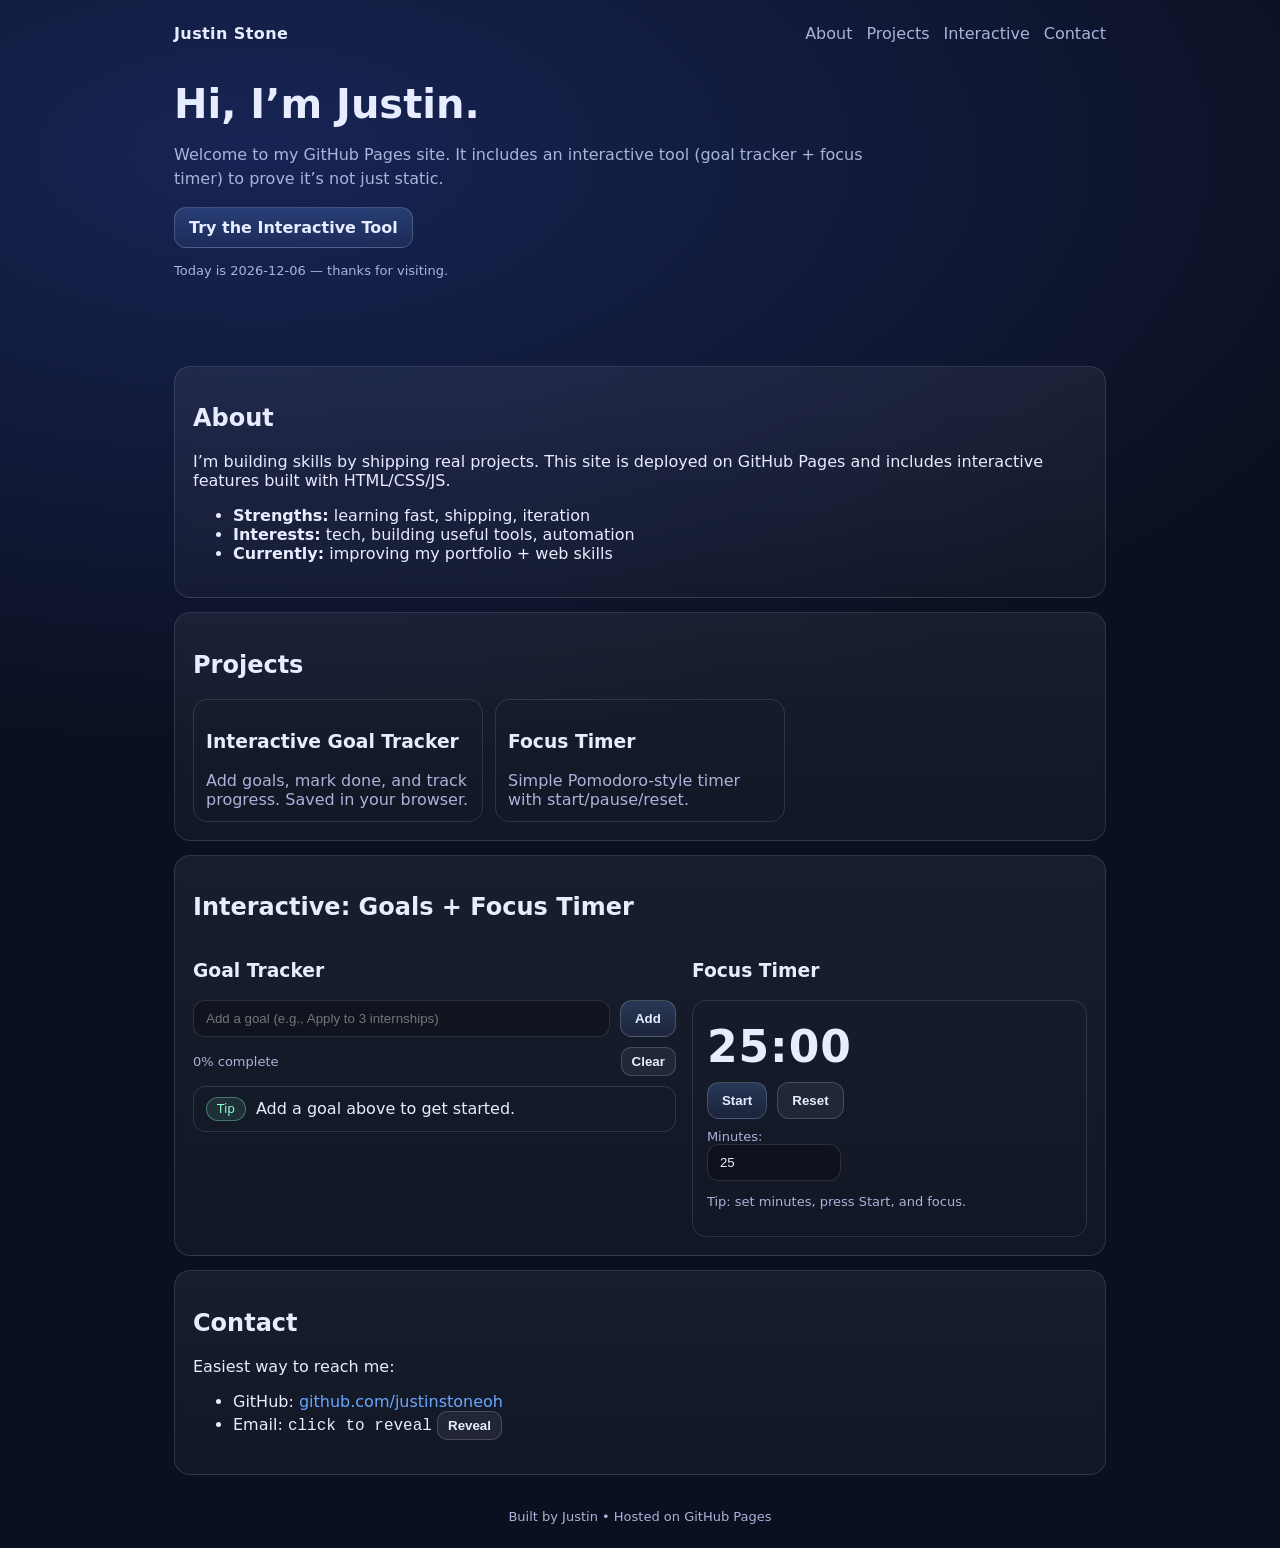
==== index.html @ 006bdd89 "Remove resume file and all references from site Agent-Logs-Url: https://github.com/justinstoneoh/jus" ====
<!doctype html>
<html lang="en">
<head>
  <meta charset="UTF-8" />
  <meta name="viewport" content="width=device-width, initial-scale=1" />
  <title>Justin Stone | Personal Site</title>
  <link rel="stylesheet" href="style.css" />
</head>

<body>
  <header class="container">
    <nav class="nav">
      <div class="brand">Justin Stone</div>
      <div class="links">
        <a href="#about">About</a>
        <a href="#projects">Projects</a>
        <a href="#tools">Interactive</a>
        <a href="#contact">Contact</a>
      </div>
    </nav>

    <section class="hero">
      <h1>Hi, I’m Justin.</h1>
      <p>
        Welcome to my GitHub Pages site. It includes an interactive tool (goal tracker + focus timer)
        to prove it’s not just static.
      </p>

      <div class="hero-actions">
        <a class="button" href="#tools">Try the Interactive Tool</a>
      </div>

      <p class="micro" id="todayLine"></p>
    </section>
  </header>

  <main class="container">
    <section id="about" class="card">
      <h2>About</h2>
      <p>
        I’m building skills by shipping real projects. This site is deployed on GitHub Pages and includes
        interactive features built with HTML/CSS/JS.
      </p>
      <ul class="bullets">
        <li><strong>Strengths:</strong> learning fast, shipping, iteration</li>
        <li><strong>Interests:</strong> tech, building useful tools, automation</li>
        <li><strong>Currently:</strong> improving my portfolio + web skills</li>
      </ul>
    </section>

    <section id="projects" class="card">
      <h2>Projects</h2>
      <div class="grid">
        <article class="project">
          <h3>Interactive Goal Tracker</h3>
          <p>Add goals, mark done, and track progress. Saved in your browser.</p>
        </article>
        <article class="project">
          <h3>Focus Timer</h3>
          <p>Simple Pomodoro-style timer with start/pause/reset.</p>
        </article>
      </div>
    </section>

    <section id="tools" class="card">
      <h2>Interactive: Goals + Focus Timer</h2>

      <div class="two-col">
        <div>
          <h3>Goal Tracker</h3>
          <form id="goalForm" class="row">
            <input id="goalInput" type="text" placeholder="Add a goal (e.g., Apply to 3 internships)" maxlength="80" required />
            <button class="button" type="submit">Add</button>
          </form>

          <div class="row between">
            <div class="micro" id="progressText">0% complete</div>
            <button class="button secondary small" id="clearGoalsBtn" type="button">Clear</button>
          </div>

          <ul id="goalList" class="list"></ul>
        </div>

        <div>
          <h3>Focus Timer</h3>
          <div class="timer">
            <div class="time" id="timeDisplay">25:00</div>
            <div class="row">
              <button class="button" id="startPauseBtn" type="button">Start</button>
              <button class="button secondary" id="resetBtn" type="button">Reset</button>
            </div>
            <div class="row">
              <label class="micro">
                Minutes:
                <input id="minutesInput" type="number" min="1" max="180" value="25" />
              </label>
            </div>
            <p class="micro" id="timerHint">Tip: set minutes, press Start, and focus.</p>
          </div>
        </div>
      </div>
    </section>

    <section id="contact" class="card">
      <h2>Contact</h2>
      <p>
        Easiest way to reach me:
      </p>
      <ul class="bullets">
        <li>GitHub: <a href="https://github.com/justinstoneoh" target="_blank" rel="noreferrer">github.com/justinstoneoh</a></li>
        <li>Email: <span class="mono" id="emailText">click to reveal</span> <button class="button secondary small" id="revealEmailBtn" type="button">Reveal</button></li>
      </ul>
    </section>

    <footer class="footer">
      <span class="micro">Built by Justin • Hosted on GitHub Pages</span>
    </footer>
  </main>

  <script src="script.js"></script>
</body>
</html>
---- style.css ----
:root{
  --bg:#0b1020;
  --card:#111a33;
  --text:#e8ecff;
  --muted:#aab3da;
  --accent:#6aa6ff;
  --accent2:#8bffcf;
  --border:rgba(255,255,255,.12);
}

*{box-sizing:border-box}
html,body{margin:0;padding:0;font-family:system-ui,-apple-system,Segoe UI,Roboto,Arial,sans-serif;background:radial-gradient(1200px 600px at 20% 10%, #172454, var(--bg));color:var(--text)}
a{color:var(--accent);text-decoration:none}
a:hover{text-decoration:underline}

.container{max-width:980px;margin:0 auto;padding:24px}

.nav{display:flex;justify-content:space-between;align-items:center;gap:16px}
.brand{font-weight:800;letter-spacing:.4px}
.links{display:flex;gap:14px;flex-wrap:wrap}
.links a{color:var(--muted)}

.hero{padding:24px 0 10px}
.hero h1{font-size:40px;margin:14px 0 8px}
.hero p{color:var(--muted);max-width:70ch;line-height:1.5}
.hero-actions{display:flex;gap:12px;flex-wrap:wrap;margin:16px 0 6px}

.card{
  background:linear-gradient(180deg, rgba(255,255,255,.06), rgba(255,255,255,.03));
  border:1px solid var(--border);
  border-radius:16px;
  padding:18px;
  margin:14px 0;
  backdrop-filter: blur(6px);
}

.grid{display:grid;grid-template-columns:repeat(3,1fr);gap:12px}
.project{border:1px solid var(--border);border-radius:14px;padding:12px}
.project p{color:var(--muted);margin:8px 0 0}

.two-col{display:grid;grid-template-columns:1.1fr .9fr;gap:16px}

.row{display:flex;gap:10px;align-items:center;margin:10px 0}
.between{justify-content:space-between}

input{
  width:100%;
  padding:10px 12px;
  border-radius:12px;
  border:1px solid var(--border);
  background:rgba(0,0,0,.25);
  color:var(--text);
}

.button{
  display:inline-flex;align-items:center;justify-content:center;
  padding:10px 14px;border-radius:12px;border:1px solid rgba(255,255,255,.18);
  background:linear-gradient(180deg, rgba(106,166,255,.22), rgba(106,166,255,.08));
  color:var(--text);cursor:pointer;font-weight:650
}
.button:hover{border-color:rgba(255,255,255,.28)}
.button.secondary{background:rgba(255,255,255,.06);color:var(--text)}
.button.small{padding:6px 10px;border-radius:10px;font-weight:600}

.micro{font-size:13px;color:var(--muted)}
.mono{font-family:ui-monospace,SFMono-Regular,Menlo,Monaco,Consolas,monospace}

.list{list-style:none;padding:0;margin:10px 0 0}
.list li{
  display:flex;align-items:center;gap:10px;
  border:1px solid var(--border);
  border-radius:12px;
  padding:10px 12px;
  margin:8px 0;
}
.list li.done{opacity:.75}
.pill{
  padding:4px 10px;border-radius:999px;
  border:1px solid rgba(139,255,207,.35);
  background:rgba(139,255,207,.10);
  color:var(--accent2);
  font-size:12px;
}

.timer{border:1px solid var(--border);border-radius:14px;padding:14px}
.time{font-size:44px;font-weight:850;letter-spacing:1px;margin:6px 0 10px}

.footer{display:flex;justify-content:center;padding:20px 0 0}

@media (max-width: 860px){
  .grid{grid-template-columns:1fr}
  .two-col{grid-template-columns:1fr}
  .hero h1{font-size:34px}
}
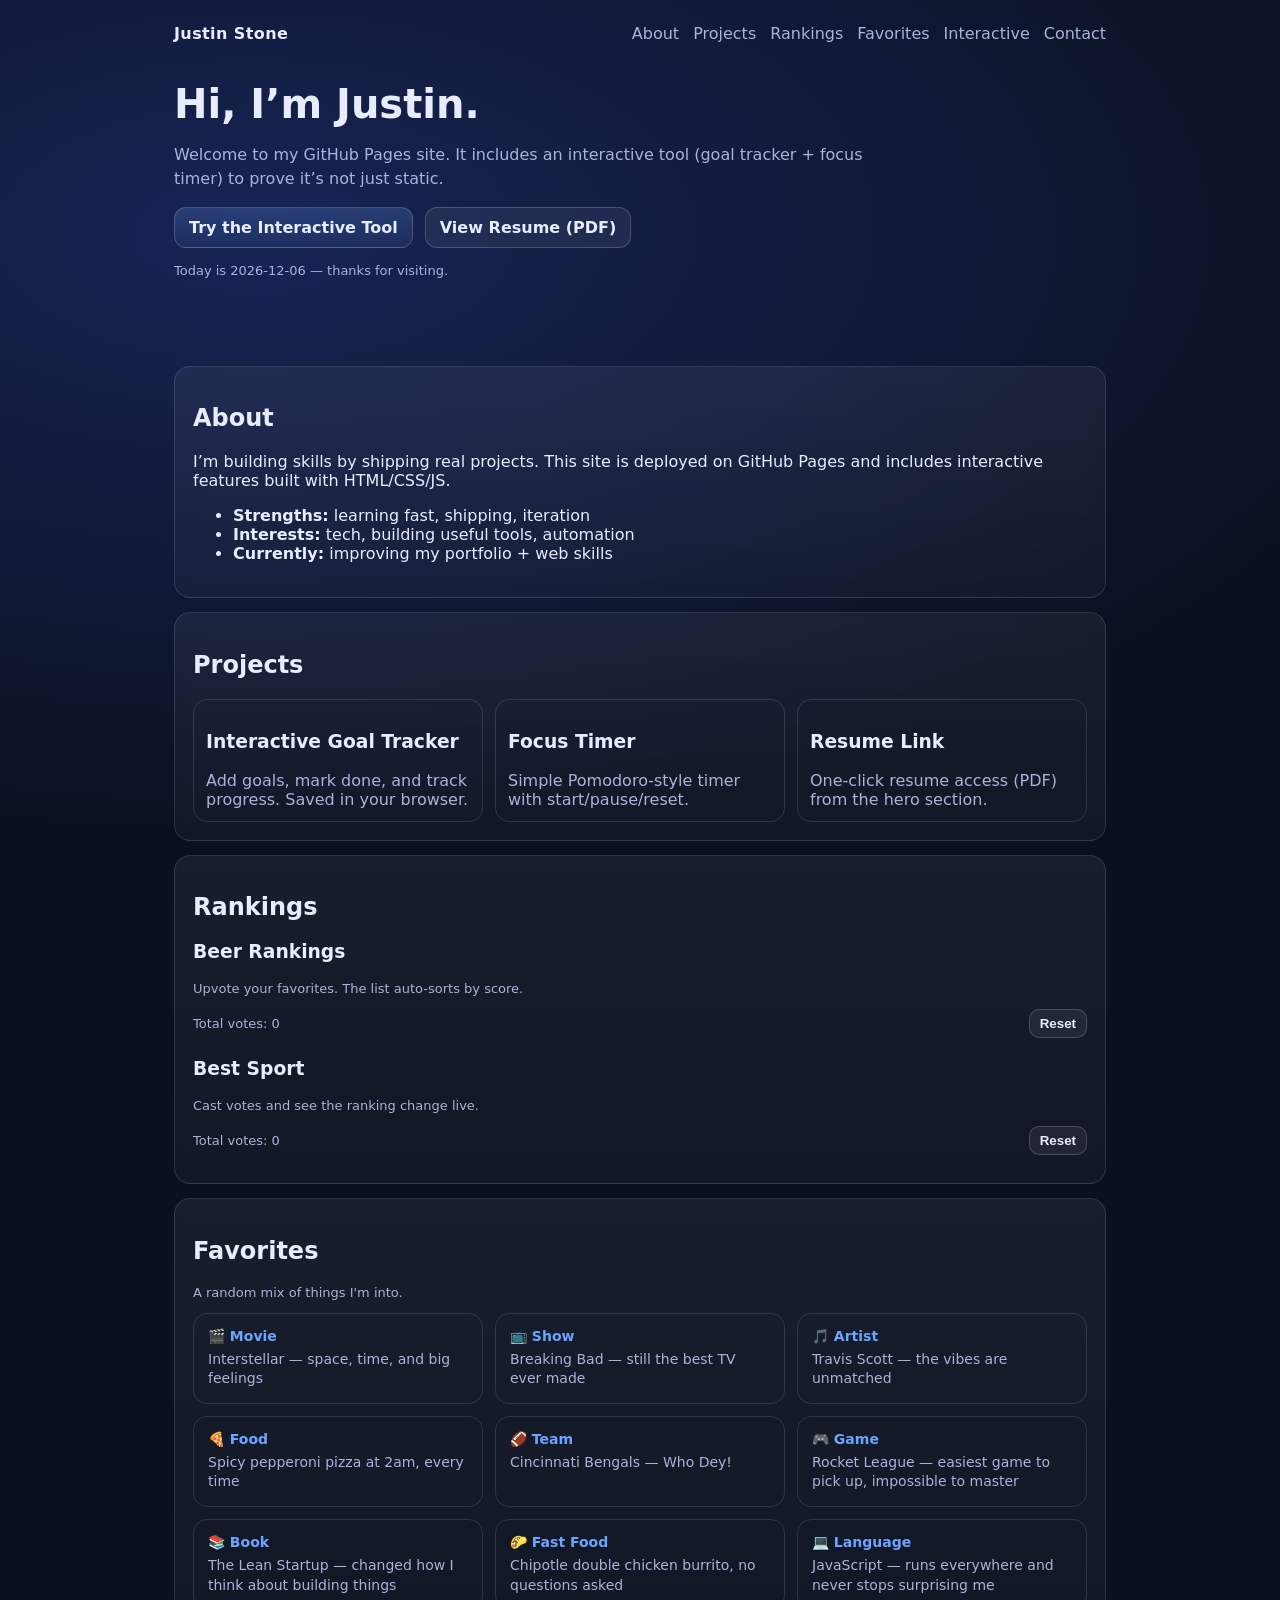
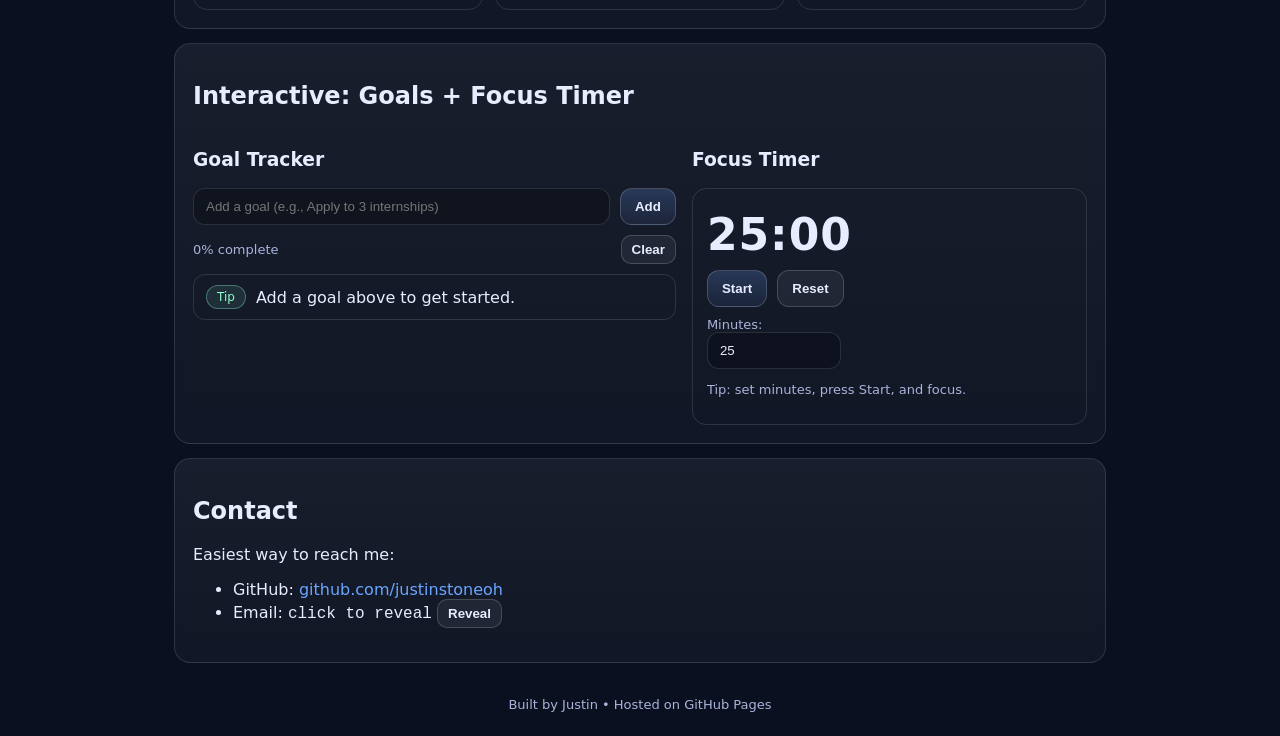
==== commit b4bede09: "Add Rankings and Favorites sections to main page Agent-Logs-Url: https://github.com/justinstoneoh/ju" ====
--- a/index.html
+++ b/index.html
@@ -14,6 +14,8 @@
       <div class="links">
         <a href="#about">About</a>
         <a href="#projects">Projects</a>
+        <a href="#rankings">Rankings</a>
+        <a href="#favorites">Favorites</a>
         <a href="#tools">Interactive</a>
         <a href="#contact">Contact</a>
       </div>
@@ -28,6 +30,9 @@
 
       <div class="hero-actions">
         <a class="button" href="#tools">Try the Interactive Tool</a>
+        <a class="button secondary" href="./Justin%20Stone%20Resume%202026%20(Current).pdf" target="_blank" rel="noreferrer">
+          View Resume (PDF)
+        </a>
       </div>
 
       <p class="micro" id="todayLine"></p>
@@ -59,6 +64,73 @@
           <h3>Focus Timer</h3>
           <p>Simple Pomodoro-style timer with start/pause/reset.</p>
         </article>
+        <article class="project">
+          <h3>Resume Link</h3>
+          <p>One-click resume access (PDF) from the hero section.</p>
+        </article>
+      </div>
+    </section>
+
+    <section id="rankings" class="card">
+      <h2>Rankings</h2>
+
+      <h3>Beer Rankings</h3>
+      <p class="micro">Upvote your favorites. The list auto-sorts by score.</p>
+      <div class="row between">
+        <div class="micro" id="beerTotalText">Total votes: 0</div>
+        <button class="button secondary small" id="beerResetBtn" type="button">Reset</button>
+      </div>
+      <div id="beerList" class="vote-list"></div>
+
+      <h3 style="margin-top:20px">Best Sport</h3>
+      <p class="micro">Cast votes and see the ranking change live.</p>
+      <div class="row between">
+        <div class="micro" id="sportTotalText">Total votes: 0</div>
+        <button class="button secondary small" id="sportResetBtn" type="button">Reset</button>
+      </div>
+      <div id="sportList" class="vote-list"></div>
+    </section>
+
+    <section id="favorites" class="card">
+      <h2>Favorites</h2>
+      <p class="micro">A random mix of things I'm into.</p>
+      <div class="fav-grid">
+        <div class="fav-card">
+          <h4>🎬 Movie</h4>
+          <p>Interstellar — space, time, and big feelings</p>
+        </div>
+        <div class="fav-card">
+          <h4>📺 Show</h4>
+          <p>Breaking Bad — still the best TV ever made</p>
+        </div>
+        <div class="fav-card">
+          <h4>🎵 Artist</h4>
+          <p>Travis Scott — the vibes are unmatched</p>
+        </div>
+        <div class="fav-card">
+          <h4>🍕 Food</h4>
+          <p>Spicy pepperoni pizza at 2am, every time</p>
+        </div>
+        <div class="fav-card">
+          <h4>🏈 Team</h4>
+          <p>Cincinnati Bengals — Who Dey!</p>
+        </div>
+        <div class="fav-card">
+          <h4>🎮 Game</h4>
+          <p>Rocket League — easiest game to pick up, impossible to master</p>
+        </div>
+        <div class="fav-card">
+          <h4>📚 Book</h4>
+          <p>The Lean Startup — changed how I think about building things</p>
+        </div>
+        <div class="fav-card">
+          <h4>🌮 Fast Food</h4>
+          <p>Chipotle double chicken burrito, no questions asked</p>
+        </div>
+        <div class="fav-card">
+          <h4>💻 Language</h4>
+          <p>JavaScript — runs everywhere and never stops surprising me</p>
+        </div>
       </div>
     </section>
 
@@ -118,5 +190,6 @@
   </main>
 
   <script src="script.js"></script>
+  <script src="rankings.js"></script>
 </body>
 </html>
--- a/style.css
+++ b/style.css
@@ -87,6 +87,18 @@
 
 .footer{display:flex;justify-content:center;padding:20px 0 0}
 
+.vote-list{margin:10px 0 0}
+.vote-item{border:1px solid var(--border);border-radius:12px;padding:12px;margin:8px 0}
+.vote-top{display:flex;justify-content:space-between;align-items:center;gap:10px;margin-bottom:8px}
+.vote-title{font-weight:600;margin-bottom:2px}
+.vote-bar{height:8px;border-radius:999px;background:rgba(255,255,255,.08);overflow:hidden}
+.vote-bar>div{height:100%;border-radius:999px;background:linear-gradient(90deg,var(--accent),var(--accent2));transition:width .4s ease}
+
+.fav-grid{display:grid;grid-template-columns:repeat(auto-fill,minmax(220px,1fr));gap:12px;margin-top:10px}
+.fav-card{border:1px solid var(--border);border-radius:14px;padding:14px}
+.fav-card h4{margin:0 0 6px;font-size:14px;color:var(--accent)}
+.fav-card p{margin:0;color:var(--muted);font-size:14px;line-height:1.4}
+
 @media (max-width: 860px){
   .grid{grid-template-columns:1fr}
   .two-col{grid-template-columns:1fr}
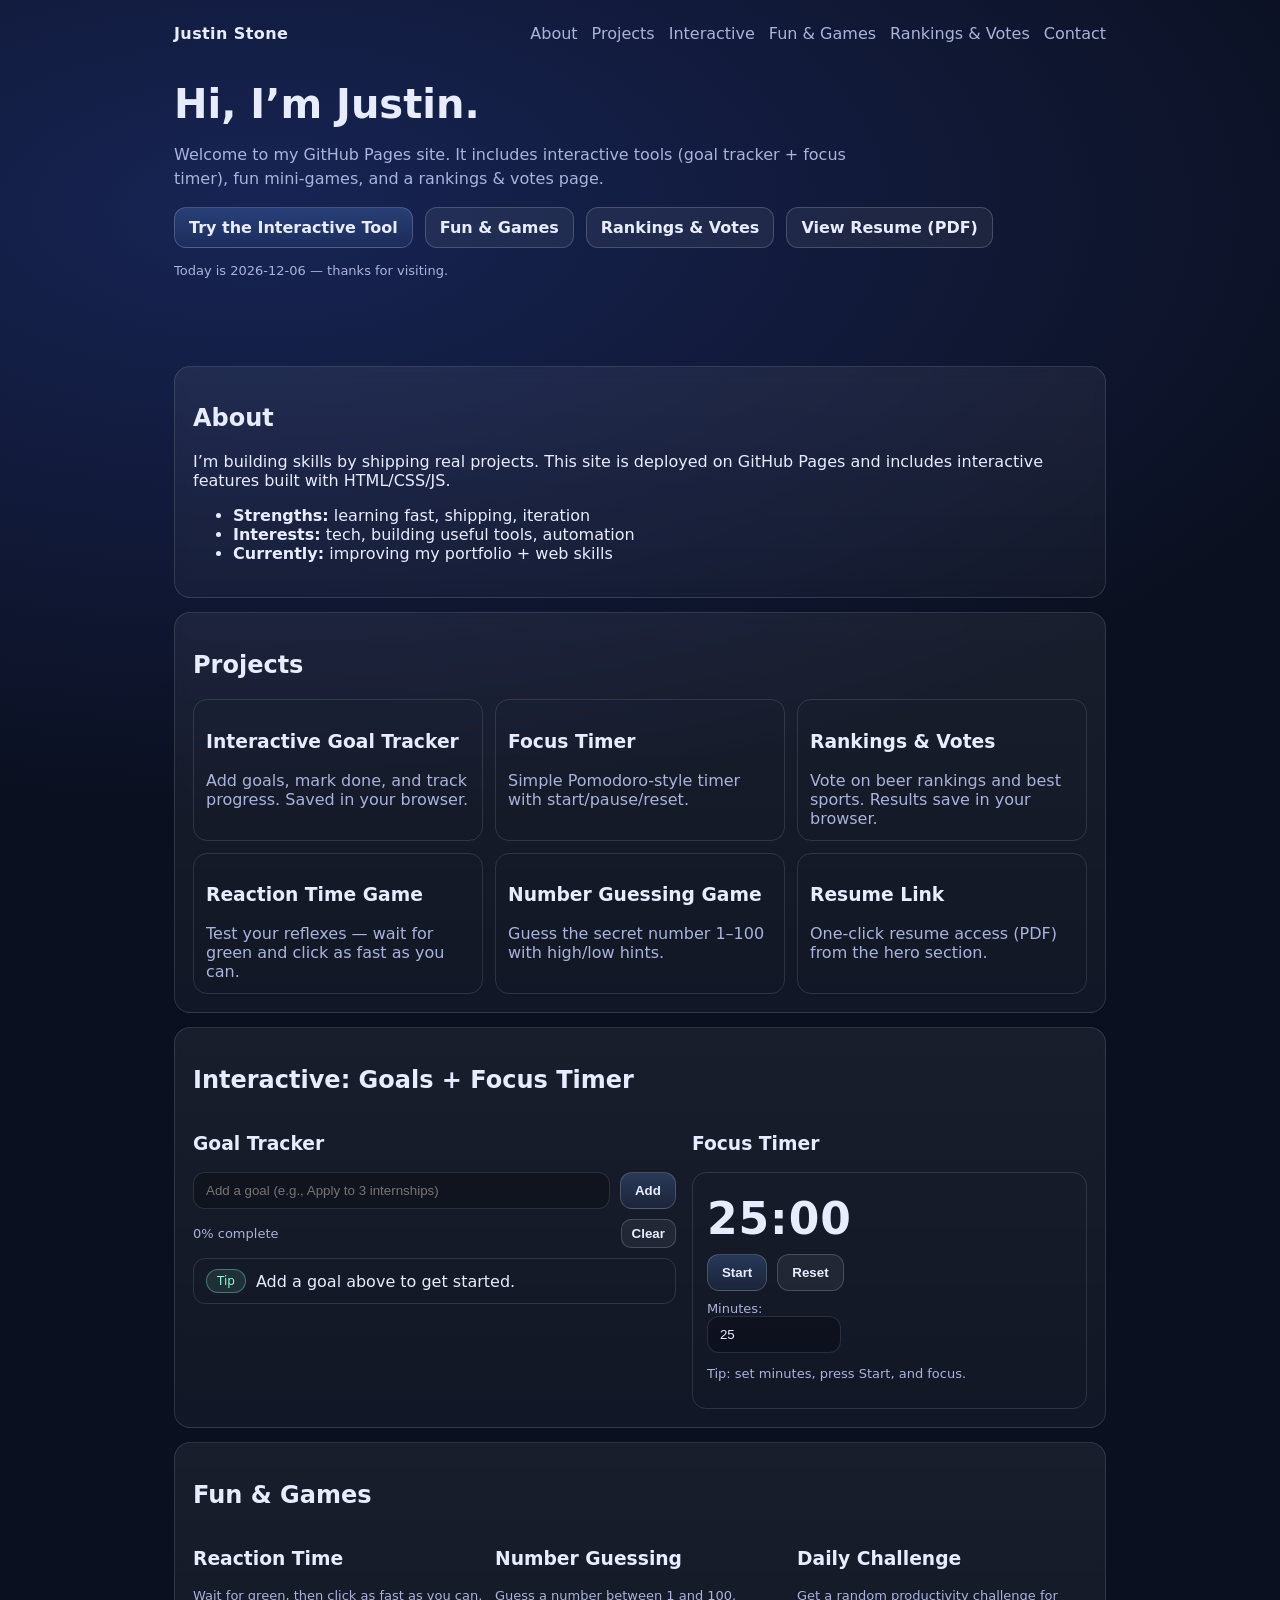
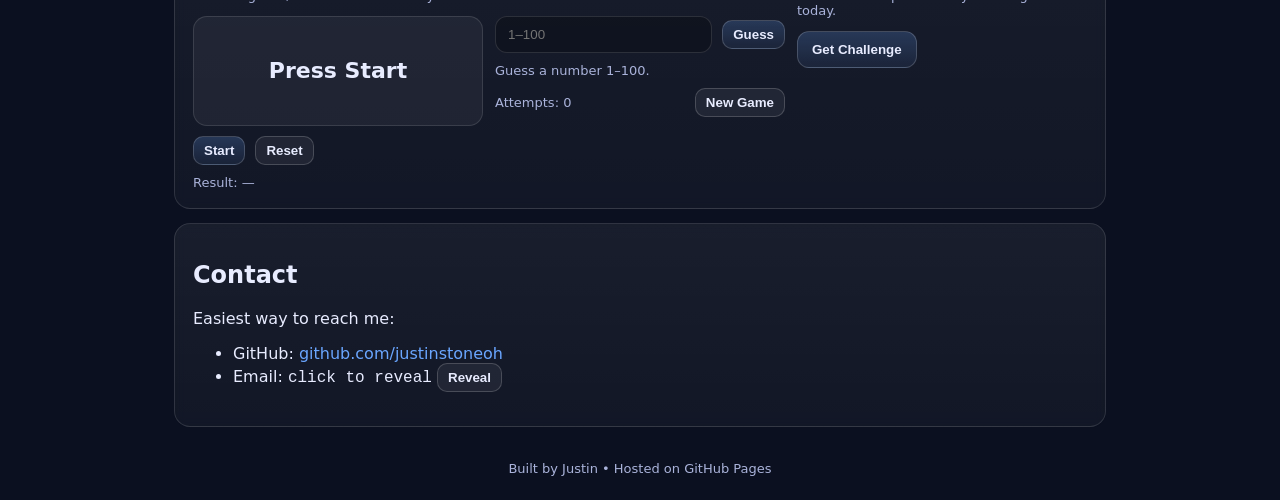
==== commit 5dc1147e: "feat: incorporate all unused content into the website Agent-Logs-Url: https://github.com/justinstone" ====
--- a/index.html
+++ b/index.html
@@ -14,9 +14,9 @@
       <div class="links">
         <a href="#about">About</a>
         <a href="#projects">Projects</a>
-        <a href="#rankings">Rankings</a>
-        <a href="#favorites">Favorites</a>
         <a href="#tools">Interactive</a>
+        <a href="#fun">Fun & Games</a>
+        <a href="./rankings.html">Rankings & Votes</a>
         <a href="#contact">Contact</a>
       </div>
     </nav>
@@ -24,12 +24,14 @@
     <section class="hero">
       <h1>Hi, I’m Justin.</h1>
       <p>
-        Welcome to my GitHub Pages site. It includes an interactive tool (goal tracker + focus timer)
-        to prove it’s not just static.
+        Welcome to my GitHub Pages site. It includes interactive tools (goal tracker + focus timer),
+        fun mini-games, and a rankings &amp; votes page.
       </p>
 
       <div class="hero-actions">
         <a class="button" href="#tools">Try the Interactive Tool</a>
+        <a class="button secondary" href="#fun">Fun &amp; Games</a>
+        <a class="button secondary" href="./rankings.html">Rankings &amp; Votes</a>
         <a class="button secondary" href="./Justin%20Stone%20Resume%202026%20(Current).pdf" target="_blank" rel="noreferrer">
           View Resume (PDF)
         </a>
@@ -65,72 +67,21 @@
           <p>Simple Pomodoro-style timer with start/pause/reset.</p>
         </article>
         <article class="project">
+          <h3>Rankings &amp; Votes</h3>
+          <p>Vote on beer rankings and best sports. Results save in your browser.</p>
+        </article>
+        <article class="project">
+          <h3>Reaction Time Game</h3>
+          <p>Test your reflexes — wait for green and click as fast as you can.</p>
+        </article>
+        <article class="project">
+          <h3>Number Guessing Game</h3>
+          <p>Guess the secret number 1–100 with high/low hints.</p>
+        </article>
+        <article class="project">
           <h3>Resume Link</h3>
           <p>One-click resume access (PDF) from the hero section.</p>
         </article>
-      </div>
-    </section>
-
-    <section id="rankings" class="card">
-      <h2>Rankings</h2>
-
-      <h3>Beer Rankings</h3>
-      <p class="micro">Upvote your favorites. The list auto-sorts by score.</p>
-      <div class="row between">
-        <div class="micro" id="beerTotalText">Total votes: 0</div>
-        <button class="button secondary small" id="beerResetBtn" type="button">Reset</button>
-      </div>
-      <div id="beerList" class="vote-list"></div>
-
-      <h3 style="margin-top:20px">Best Sport</h3>
-      <p class="micro">Cast votes and see the ranking change live.</p>
-      <div class="row between">
-        <div class="micro" id="sportTotalText">Total votes: 0</div>
-        <button class="button secondary small" id="sportResetBtn" type="button">Reset</button>
-      </div>
-      <div id="sportList" class="vote-list"></div>
-    </section>
-
-    <section id="favorites" class="card">
-      <h2>Favorites</h2>
-      <p class="micro">A random mix of things I'm into.</p>
-      <div class="fav-grid">
-        <div class="fav-card">
-          <h4>🎬 Movie</h4>
-          <p>Interstellar — space, time, and big feelings</p>
-        </div>
-        <div class="fav-card">
-          <h4>📺 Show</h4>
-          <p>Breaking Bad — still the best TV ever made</p>
-        </div>
-        <div class="fav-card">
-          <h4>🎵 Artist</h4>
-          <p>Travis Scott — the vibes are unmatched</p>
-        </div>
-        <div class="fav-card">
-          <h4>🍕 Food</h4>
-          <p>Spicy pepperoni pizza at 2am, every time</p>
-        </div>
-        <div class="fav-card">
-          <h4>🏈 Team</h4>
-          <p>Cincinnati Bengals — Who Dey!</p>
-        </div>
-        <div class="fav-card">
-          <h4>🎮 Game</h4>
-          <p>Rocket League — easiest game to pick up, impossible to master</p>
-        </div>
-        <div class="fav-card">
-          <h4>📚 Book</h4>
-          <p>The Lean Startup — changed how I think about building things</p>
-        </div>
-        <div class="fav-card">
-          <h4>🌮 Fast Food</h4>
-          <p>Chipotle double chicken burrito, no questions asked</p>
-        </div>
-        <div class="fav-card">
-          <h4>💻 Language</h4>
-          <p>JavaScript — runs everywhere and never stops surprising me</p>
-        </div>
       </div>
     </section>
 
@@ -173,6 +124,47 @@
       </div>
     </section>
 
+    <section id="fun" class="card">
+      <h2>Fun &amp; Games</h2>
+
+      <div class="three-col">
+        <!-- Reaction Time Game -->
+        <div>
+          <h3>Reaction Time</h3>
+          <p class="micro">Wait for green, then click as fast as you can.</p>
+          <div id="reactionBox" class="reaction-box">Press Start</div>
+          <div class="row">
+            <button class="button small" id="reactionStartBtn" type="button">Start</button>
+            <button class="button secondary small" id="reactionResetBtn" type="button">Reset</button>
+          </div>
+          <div class="micro" id="reactionResult">Result: —</div>
+        </div>
+
+        <!-- Number Guessing Game -->
+        <div>
+          <h3>Number Guessing</h3>
+          <p class="micro">Guess a number between 1 and 100.</p>
+          <form id="guessForm" class="row">
+            <input id="guessInput" type="number" min="1" max="100" placeholder="1–100" required />
+            <button class="button small" type="submit">Guess</button>
+          </form>
+          <div class="micro" id="guessFeedback">Guess a number 1–100.</div>
+          <div class="row between">
+            <div class="micro" id="guessStats">Attempts: 0</div>
+            <button class="button secondary small" id="newGameBtn" type="button">New Game</button>
+          </div>
+        </div>
+
+        <!-- Daily Challenge Generator -->
+        <div>
+          <h3>Daily Challenge</h3>
+          <p class="micro">Get a random productivity challenge for today.</p>
+          <button class="button" id="challengeBtn" type="button">Get Challenge</button>
+          <p class="micro" id="challengeText" style="margin-top:10px;line-height:1.5;"></p>
+        </div>
+      </div>
+    </section>
+
     <section id="contact" class="card">
       <h2>Contact</h2>
       <p>
@@ -190,6 +182,5 @@
   </main>
 
   <script src="script.js"></script>
-  <script src="rankings.js"></script>
 </body>
 </html>
--- a/style.css
+++ b/style.css
@@ -87,20 +87,73 @@
 
 .footer{display:flex;justify-content:center;padding:20px 0 0}
 
-.vote-list{margin:10px 0 0}
-.vote-item{border:1px solid var(--border);border-radius:12px;padding:12px;margin:8px 0}
-.vote-top{display:flex;justify-content:space-between;align-items:center;gap:10px;margin-bottom:8px}
-.vote-title{font-weight:600;margin-bottom:2px}
-.vote-bar{height:8px;border-radius:999px;background:rgba(255,255,255,.08);overflow:hidden}
-.vote-bar>div{height:100%;border-radius:999px;background:linear-gradient(90deg,var(--accent),var(--accent2));transition:width .4s ease}
+.hero-img{
+  width: 100%;
+  height: 220px;
+  object-fit: cover;
+  border-radius: 16px;
+  border: 1px solid var(--border);
+  margin-bottom: 14px;
+  filter: saturate(1.05) contrast(1.05);
+}
 
-.fav-grid{display:grid;grid-template-columns:repeat(auto-fill,minmax(220px,1fr));gap:12px;margin-top:10px}
-.fav-card{border:1px solid var(--border);border-radius:14px;padding:14px}
-.fav-card h4{margin:0 0 6px;font-size:14px;color:var(--accent)}
-.fav-card p{margin:0;color:var(--muted);font-size:14px;line-height:1.4}
+.vote-list{
+  display:flex;
+  flex-direction:column;
+  gap:10px;
+  margin-top:10px;
+}
+
+.vote-item{
+  border:1px solid var(--border);
+  border-radius:14px;
+  padding:12px;
+  background: rgba(0,0,0,.18);
+}
+
+.vote-top{
+  display:flex;
+  align-items:center;
+  justify-content:space-between;
+  gap:10px;
+  flex-wrap:wrap;
+}
+
+.vote-title{
+  font-weight:800;
+}
+
+.vote-bar{
+  height:10px;
+  border-radius:999px;
+  border:1px solid rgba(255,255,255,.14);
+  background: rgba(255,255,255,.06);
+  overflow:hidden;
+  margin-top:10px;
+}
+
+.vote-bar > div{
+  height:100%;
+  width:0%;
+  background: linear-gradient(90deg, rgba(106,166,255,.75), rgba(139,255,207,.65));
+}
+
+.reaction-box{
+  display:flex;align-items:center;justify-content:center;
+  height:110px;border-radius:14px;border:1px solid var(--border);
+  background:rgba(255,255,255,.05);
+  font-size:22px;font-weight:700;cursor:pointer;
+  user-select:none;transition:background .15s;
+}
+.reaction-box.wait{background:rgba(255,200,50,.15);color:#ffc832}
+.reaction-box.go{background:rgba(50,220,110,.2);color:#32dc6e}
+.reaction-box.too-soon{background:rgba(255,80,80,.18);color:#ff6060}
+
+.three-col{display:grid;grid-template-columns:1fr 1fr 1fr;gap:12px}
 
 @media (max-width: 860px){
   .grid{grid-template-columns:1fr}
   .two-col{grid-template-columns:1fr}
+  .three-col{grid-template-columns:1fr}
   .hero h1{font-size:34px}
 }
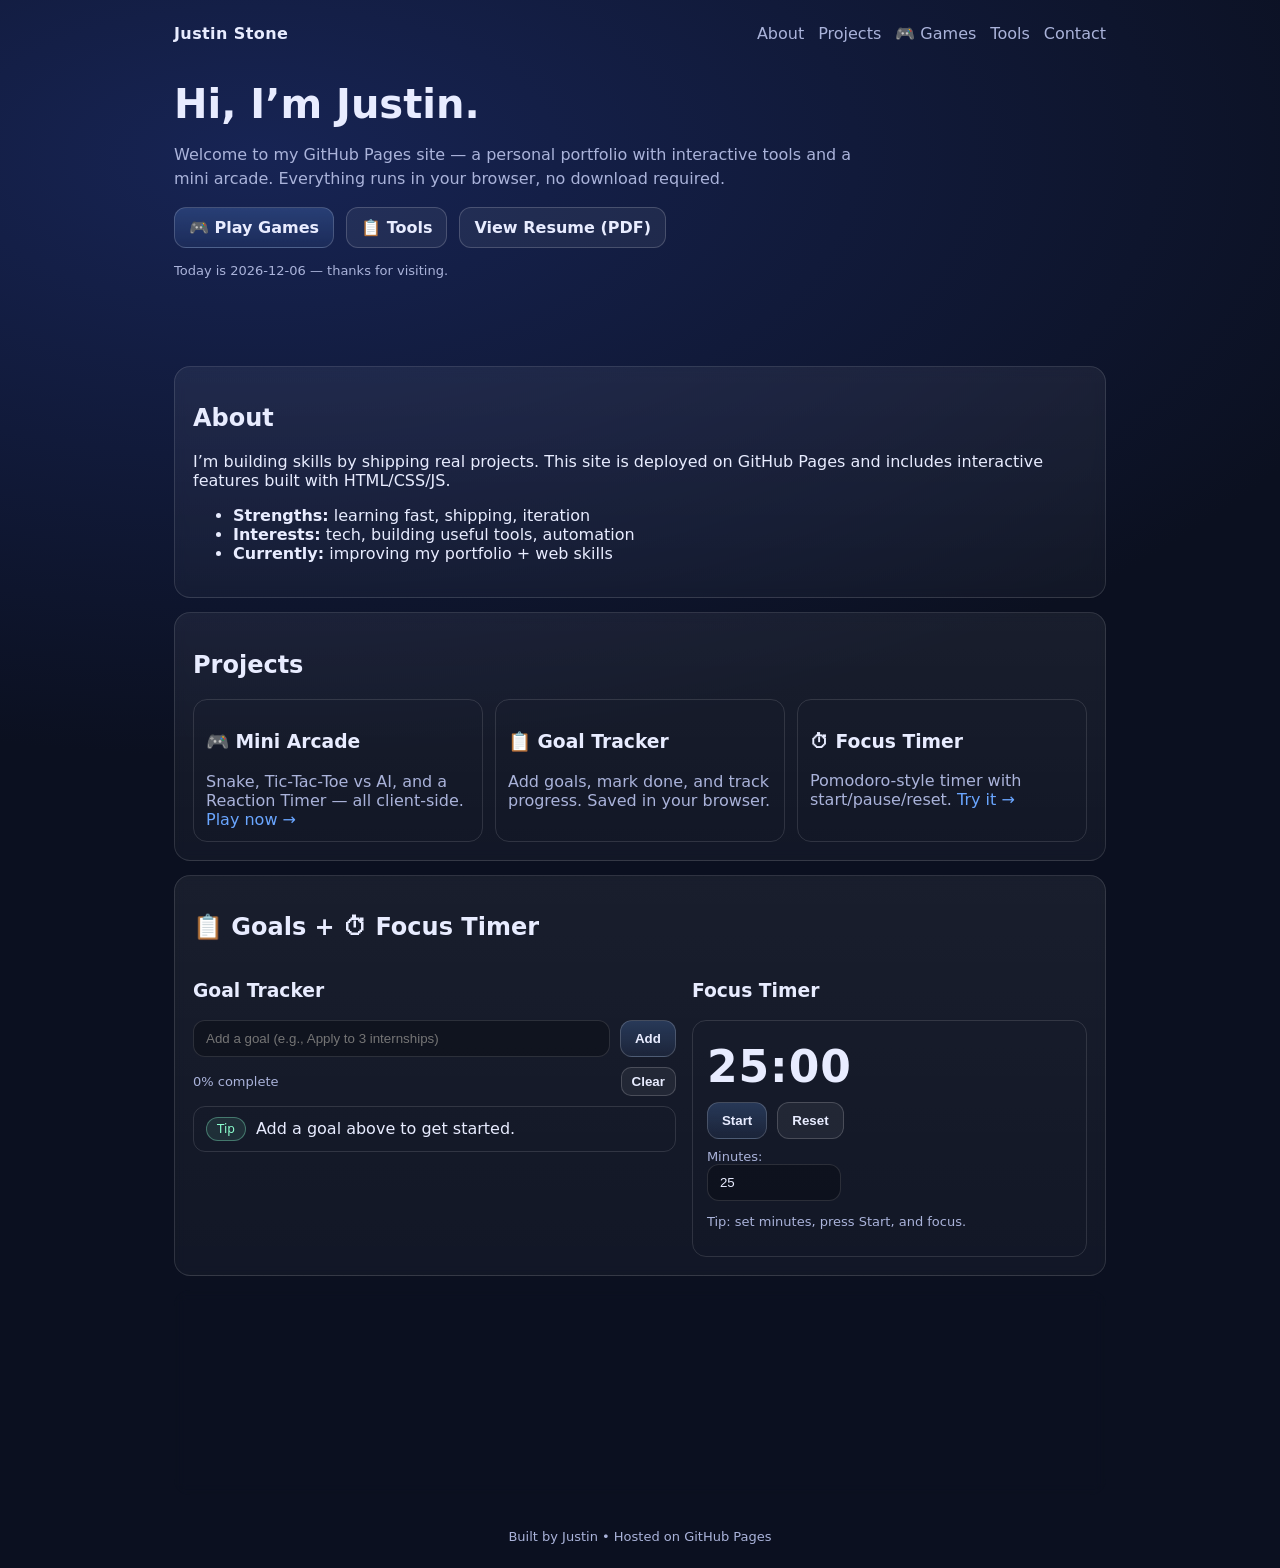
==== commit bd43f278: "Add mini arcade (Snake, Tic-Tac-Toe, Reaction Timer), update homepage nav/hero/projects, update READ" ====
--- a/index.html
+++ b/index.html
@@ -14,9 +14,8 @@
       <div class="links">
         <a href="#about">About</a>
         <a href="#projects">Projects</a>
-        <a href="#tools">Interactive</a>
-        <a href="#fun">Fun & Games</a>
-        <a href="./rankings.html">Rankings & Votes</a>
+        <a href="./games.html">🎮 Games</a>
+        <a href="#tools">Tools</a>
         <a href="#contact">Contact</a>
       </div>
     </nav>
@@ -24,14 +23,13 @@
     <section class="hero">
       <h1>Hi, I’m Justin.</h1>
       <p>
-        Welcome to my GitHub Pages site. It includes interactive tools (goal tracker + focus timer),
-        fun mini-games, and a rankings &amp; votes page.
+        Welcome to my GitHub Pages site — a personal portfolio with interactive tools and a mini arcade.
+        Everything runs in your browser, no download required.
       </p>
 
       <div class="hero-actions">
-        <a class="button" href="#tools">Try the Interactive Tool</a>
-        <a class="button secondary" href="#fun">Fun &amp; Games</a>
-        <a class="button secondary" href="./rankings.html">Rankings &amp; Votes</a>
+        <a class="button" href="./games.html">🎮 Play Games</a>
+        <a class="button secondary" href="#tools">📋 Tools</a>
         <a class="button secondary" href="./Justin%20Stone%20Resume%202026%20(Current).pdf" target="_blank" rel="noreferrer">
           View Resume (PDF)
         </a>
@@ -59,34 +57,22 @@
       <h2>Projects</h2>
       <div class="grid">
         <article class="project">
-          <h3>Interactive Goal Tracker</h3>
+          <h3>🎮 Mini Arcade</h3>
+          <p>Snake, Tic-Tac-Toe vs AI, and a Reaction Timer — all client-side. <a href="./games.html">Play now →</a></p>
+        </article>
+        <article class="project">
+          <h3>📋 Goal Tracker</h3>
           <p>Add goals, mark done, and track progress. Saved in your browser.</p>
         </article>
         <article class="project">
-          <h3>Focus Timer</h3>
-          <p>Simple Pomodoro-style timer with start/pause/reset.</p>
-        </article>
-        <article class="project">
-          <h3>Rankings &amp; Votes</h3>
-          <p>Vote on beer rankings and best sports. Results save in your browser.</p>
-        </article>
-        <article class="project">
-          <h3>Reaction Time Game</h3>
-          <p>Test your reflexes — wait for green and click as fast as you can.</p>
-        </article>
-        <article class="project">
-          <h3>Number Guessing Game</h3>
-          <p>Guess the secret number 1–100 with high/low hints.</p>
-        </article>
-        <article class="project">
-          <h3>Resume Link</h3>
-          <p>One-click resume access (PDF) from the hero section.</p>
+          <h3>⏱ Focus Timer</h3>
+          <p>Pomodoro-style timer with start/pause/reset. <a href="#tools">Try it →</a></p>
         </article>
       </div>
     </section>
 
     <section id="tools" class="card">
-      <h2>Interactive: Goals + Focus Timer</h2>
+      <h2>📋 Goals + ⏱ Focus Timer</h2>
 
       <div class="two-col">
         <div>
@@ -124,47 +110,6 @@
       </div>
     </section>
 
-    <section id="fun" class="card">
-      <h2>Fun &amp; Games</h2>
-
-      <div class="three-col">
-        <!-- Reaction Time Game -->
-        <div>
-          <h3>Reaction Time</h3>
-          <p class="micro">Wait for green, then click as fast as you can.</p>
-          <div id="reactionBox" class="reaction-box">Press Start</div>
-          <div class="row">
-            <button class="button small" id="reactionStartBtn" type="button">Start</button>
-            <button class="button secondary small" id="reactionResetBtn" type="button">Reset</button>
-          </div>
-          <div class="micro" id="reactionResult">Result: —</div>
-        </div>
-
-        <!-- Number Guessing Game -->
-        <div>
-          <h3>Number Guessing</h3>
-          <p class="micro">Guess a number between 1 and 100.</p>
-          <form id="guessForm" class="row">
-            <input id="guessInput" type="number" min="1" max="100" placeholder="1–100" required />
-            <button class="button small" type="submit">Guess</button>
-          </form>
-          <div class="micro" id="guessFeedback">Guess a number 1–100.</div>
-          <div class="row between">
-            <div class="micro" id="guessStats">Attempts: 0</div>
-            <button class="button secondary small" id="newGameBtn" type="button">New Game</button>
-          </div>
-        </div>
-
-        <!-- Daily Challenge Generator -->
-        <div>
-          <h3>Daily Challenge</h3>
-          <p class="micro">Get a random productivity challenge for today.</p>
-          <button class="button" id="challengeBtn" type="button">Get Challenge</button>
-          <p class="micro" id="challengeText" style="margin-top:10px;line-height:1.5;"></p>
-        </div>
-      </div>
-    </section>
-
     <section id="contact" class="card">
       <h2>Contact</h2>
       <p>
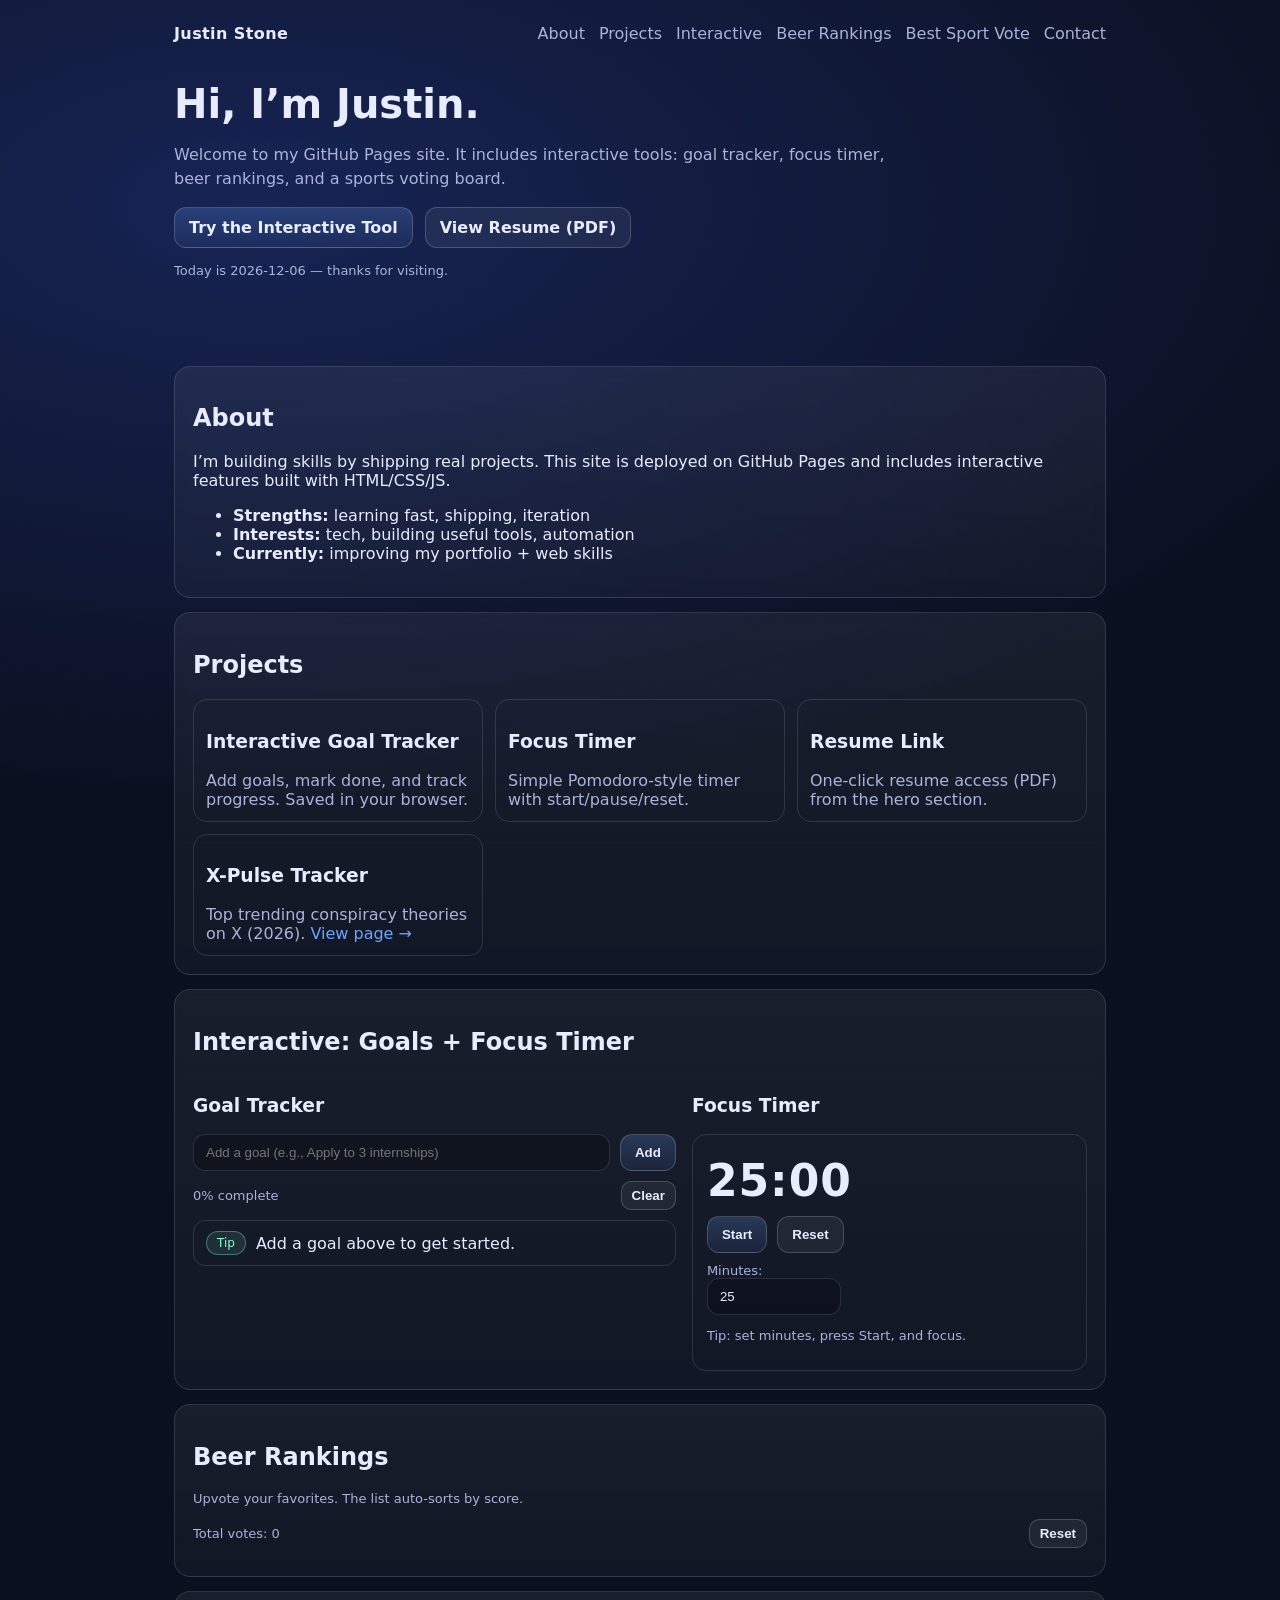
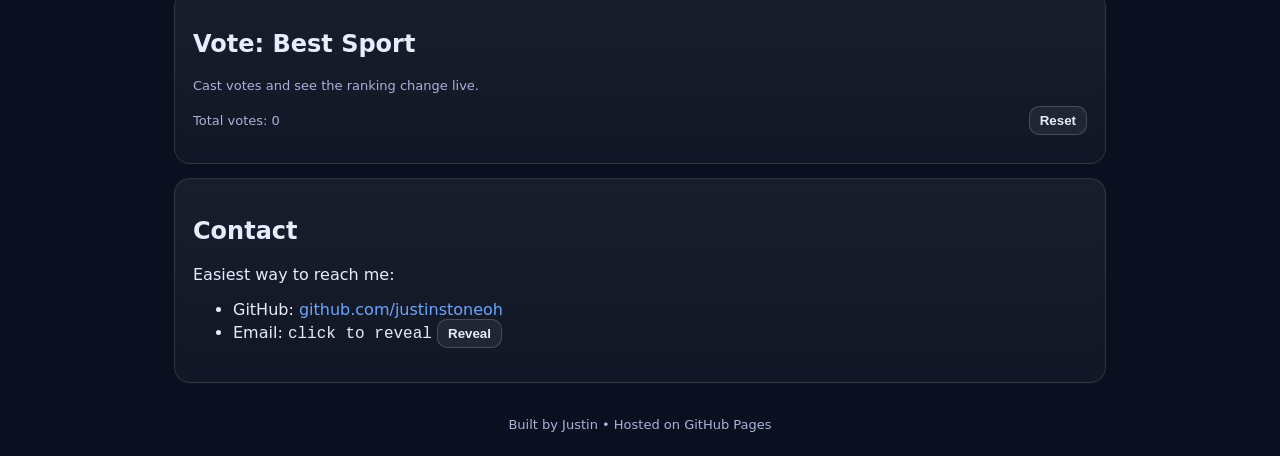
==== commit 5bf013df: "Combine duplicate files: merge rankings into index.html, consolidate CSS, move drafts, fix resume li" ====
--- a/index.html
+++ b/index.html
@@ -4,6 +4,7 @@
   <meta charset="UTF-8" />
   <meta name="viewport" content="width=device-width, initial-scale=1" />
   <title>Justin Stone | Personal Site</title>
+  <meta name="description" content="Justin Stone's personal site — goal tracker, focus timer, beer rankings, and sports voting." />
   <link rel="stylesheet" href="style.css" />
 </head>
 
@@ -14,8 +15,9 @@
       <div class="links">
         <a href="#about">About</a>
         <a href="#projects">Projects</a>
-        <a href="./games.html">🎮 Games</a>
-        <a href="#tools">Tools</a>
+        <a href="#tools">Interactive</a>
+        <a href="#beer">Beer Rankings</a>
+        <a href="#sports">Best Sport Vote</a>
         <a href="#contact">Contact</a>
       </div>
     </nav>
@@ -23,13 +25,12 @@
     <section class="hero">
       <h1>Hi, I’m Justin.</h1>
       <p>
-        Welcome to my GitHub Pages site — a personal portfolio with interactive tools and a mini arcade.
-        Everything runs in your browser, no download required.
+        Welcome to my GitHub Pages site. It includes interactive tools: goal tracker, focus timer,
+        beer rankings, and a sports voting board.
       </p>
 
       <div class="hero-actions">
-        <a class="button" href="./games.html">🎮 Play Games</a>
-        <a class="button secondary" href="#tools">📋 Tools</a>
+        <a class="button" href="#tools">Try the Interactive Tool</a>
         <a class="button secondary" href="./Justin%20Stone%20Resume%202026%20(Current).pdf" target="_blank" rel="noreferrer">
           View Resume (PDF)
         </a>
@@ -57,22 +58,26 @@
       <h2>Projects</h2>
       <div class="grid">
         <article class="project">
-          <h3>🎮 Mini Arcade</h3>
-          <p>Snake, Tic-Tac-Toe vs AI, and a Reaction Timer — all client-side. <a href="./games.html">Play now →</a></p>
-        </article>
-        <article class="project">
-          <h3>📋 Goal Tracker</h3>
+          <h3>Interactive Goal Tracker</h3>
           <p>Add goals, mark done, and track progress. Saved in your browser.</p>
         </article>
         <article class="project">
-          <h3>⏱ Focus Timer</h3>
-          <p>Pomodoro-style timer with start/pause/reset. <a href="#tools">Try it →</a></p>
+          <h3>Focus Timer</h3>
+          <p>Simple Pomodoro-style timer with start/pause/reset.</p>
+        </article>
+        <article class="project">
+          <h3>Resume Link</h3>
+          <p>One-click resume access (PDF) from the hero section.</p>
+        </article>
+        <article class="project">
+          <h3>X-Pulse Tracker</h3>
+          <p>Top trending conspiracy theories on X (2026). <a href="./drafts/index-67.html">View page →</a></p>
         </article>
       </div>
     </section>
 
     <section id="tools" class="card">
-      <h2>📋 Goals + ⏱ Focus Timer</h2>
+      <h2>Interactive: Goals + Focus Timer</h2>
 
       <div class="two-col">
         <div>
@@ -110,6 +115,30 @@
       </div>
     </section>
 
+    <section id="beer" class="card">
+      <h2>Beer Rankings</h2>
+      <p class="micro">Upvote your favorites. The list auto-sorts by score.</p>
+
+      <div class="row between">
+        <div class="micro" id="beerTotalText">Total votes: 0</div>
+        <button class="button secondary small" id="beerResetBtn" type="button">Reset</button>
+      </div>
+
+      <div id="beerList" class="vote-list"></div>
+    </section>
+
+    <section id="sports" class="card">
+      <h2>Vote: Best Sport</h2>
+      <p class="micro">Cast votes and see the ranking change live.</p>
+
+      <div class="row between">
+        <div class="micro" id="sportTotalText">Total votes: 0</div>
+        <button class="button secondary small" id="sportResetBtn" type="button">Reset</button>
+      </div>
+
+      <div id="sportList" class="vote-list"></div>
+    </section>
+
     <section id="contact" class="card">
       <h2>Contact</h2>
       <p>
@@ -127,5 +156,6 @@
   </main>
 
   <script src="script.js"></script>
+  <script src="rankings.js"></script>
 </body>
 </html>
--- a/style.css
+++ b/style.css
@@ -87,16 +87,7 @@
 
 .footer{display:flex;justify-content:center;padding:20px 0 0}
 
-.hero-img{
-  width: 100%;
-  height: 220px;
-  object-fit: cover;
-  border-radius: 16px;
-  border: 1px solid var(--border);
-  margin-bottom: 14px;
-  filter: saturate(1.05) contrast(1.05);
-}
-
+/* Vote boards (merged from style.css2) */
 .vote-list{
   display:flex;
   flex-direction:column;
@@ -138,22 +129,19 @@
   background: linear-gradient(90deg, rgba(106,166,255,.75), rgba(139,255,207,.65));
 }
 
-.reaction-box{
-  display:flex;align-items:center;justify-content:center;
-  height:110px;border-radius:14px;border:1px solid var(--border);
-  background:rgba(255,255,255,.05);
-  font-size:22px;font-weight:700;cursor:pointer;
-  user-select:none;transition:background .15s;
+/* Hero image (merged from style.css3) */
+.hero-img{
+  width: 100%;
+  height: 220px;
+  object-fit: cover;
+  border-radius: 16px;
+  border: 1px solid var(--border);
+  margin-bottom: 14px;
+  filter: saturate(1.05) contrast(1.05);
 }
-.reaction-box.wait{background:rgba(255,200,50,.15);color:#ffc832}
-.reaction-box.go{background:rgba(50,220,110,.2);color:#32dc6e}
-.reaction-box.too-soon{background:rgba(255,80,80,.18);color:#ff6060}
-
-.three-col{display:grid;grid-template-columns:1fr 1fr 1fr;gap:12px}
 
 @media (max-width: 860px){
   .grid{grid-template-columns:1fr}
   .two-col{grid-template-columns:1fr}
-  .three-col{grid-template-columns:1fr}
   .hero h1{font-size:34px}
 }
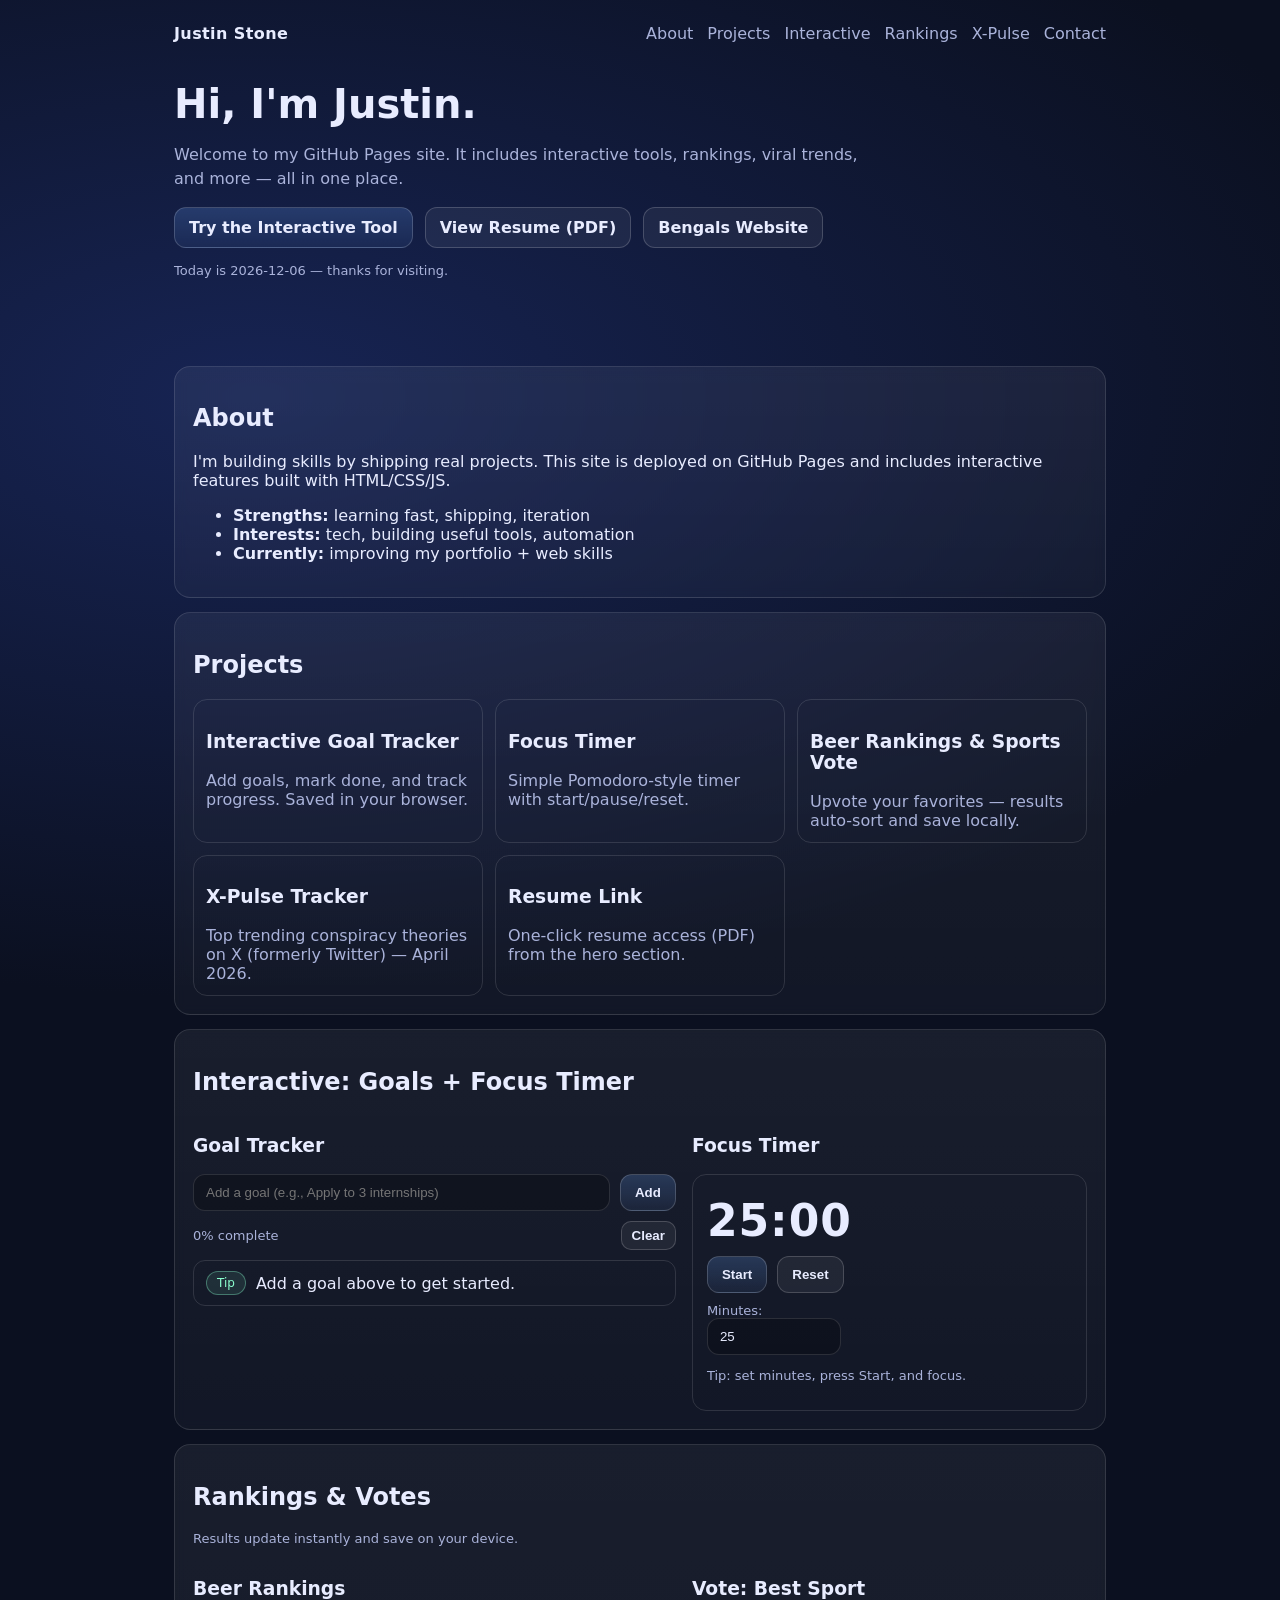
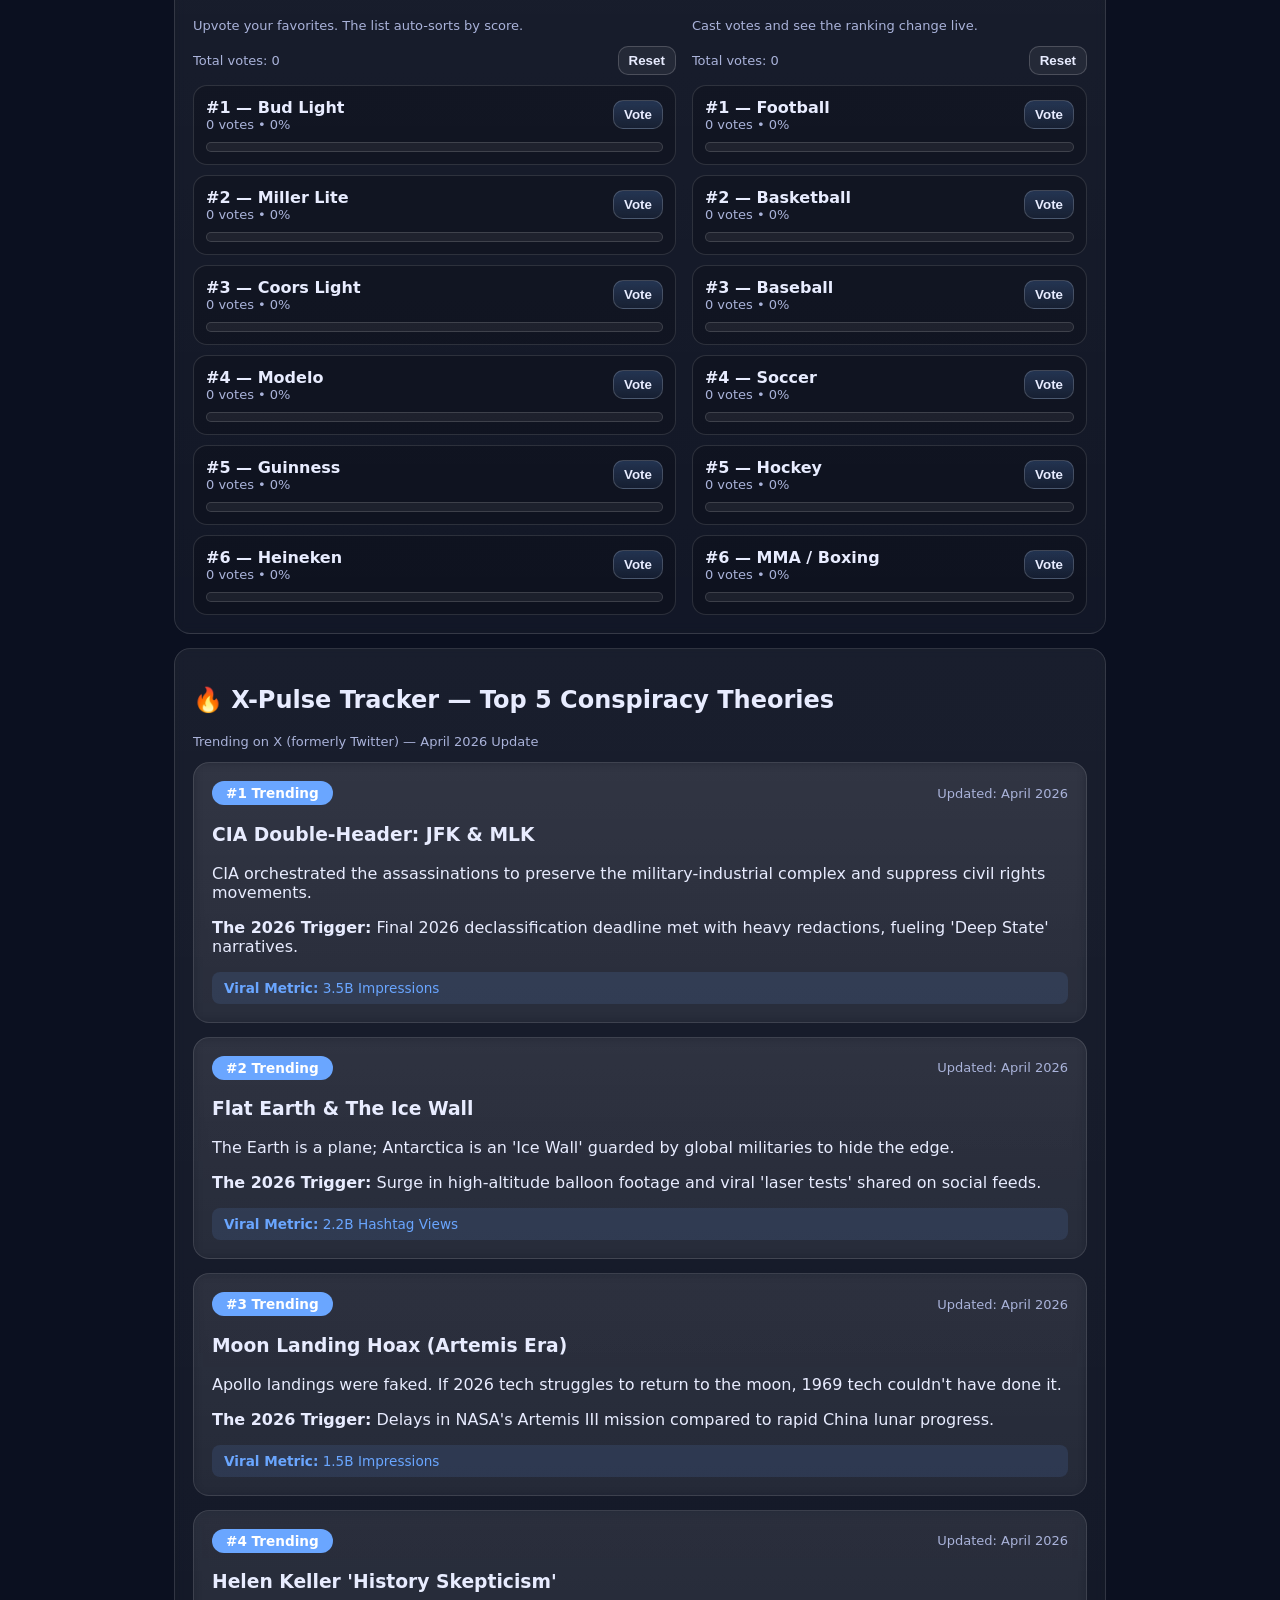
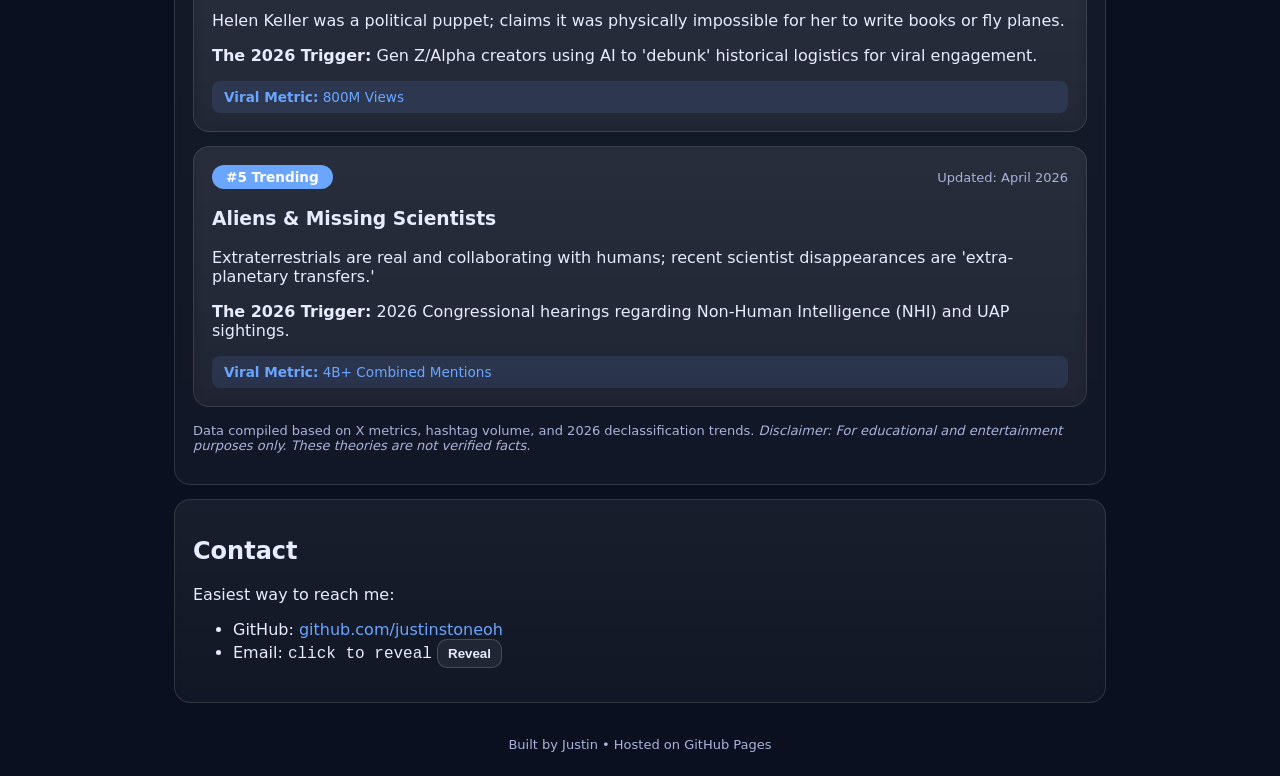
==== commit f4e8cd41: "feat: combine all content into single homepage (Option B) - Merge style.css2 (vote board) and style." ====
--- a/index.html
+++ b/index.html
@@ -4,7 +4,6 @@
   <meta charset="UTF-8" />
   <meta name="viewport" content="width=device-width, initial-scale=1" />
   <title>Justin Stone | Personal Site</title>
-  <meta name="description" content="Justin Stone's personal site — goal tracker, focus timer, beer rankings, and sports voting." />
   <link rel="stylesheet" href="style.css" />
 </head>
 
@@ -16,17 +15,17 @@
         <a href="#about">About</a>
         <a href="#projects">Projects</a>
         <a href="#tools">Interactive</a>
-        <a href="#beer">Beer Rankings</a>
-        <a href="#sports">Best Sport Vote</a>
+        <a href="#rankings">Rankings</a>
+        <a href="#xpulse">X-Pulse</a>
         <a href="#contact">Contact</a>
       </div>
     </nav>
 
     <section class="hero">
-      <h1>Hi, I’m Justin.</h1>
+      <h1>Hi, I'm Justin.</h1>
       <p>
-        Welcome to my GitHub Pages site. It includes interactive tools: goal tracker, focus timer,
-        beer rankings, and a sports voting board.
+        Welcome to my GitHub Pages site. It includes interactive tools, rankings, viral trends,
+        and more — all in one place.
       </p>
 
       <div class="hero-actions">
@@ -34,6 +33,7 @@
         <a class="button secondary" href="./Justin%20Stone%20Resume%202026%20(Current).pdf" target="_blank" rel="noreferrer">
           View Resume (PDF)
         </a>
+        <a class="button secondary" href="https://www.bengals.com/" target="_blank" rel="noreferrer">Bengals Website</a>
       </div>
 
       <p class="micro" id="todayLine"></p>
@@ -41,10 +41,12 @@
   </header>
 
   <main class="container">
+
+    <!-- About -->
     <section id="about" class="card">
       <h2>About</h2>
       <p>
-        I’m building skills by shipping real projects. This site is deployed on GitHub Pages and includes
+        I'm building skills by shipping real projects. This site is deployed on GitHub Pages and includes
         interactive features built with HTML/CSS/JS.
       </p>
       <ul class="bullets">
@@ -54,6 +56,7 @@
       </ul>
     </section>
 
+    <!-- Projects -->
     <section id="projects" class="card">
       <h2>Projects</h2>
       <div class="grid">
@@ -66,16 +69,21 @@
           <p>Simple Pomodoro-style timer with start/pause/reset.</p>
         </article>
         <article class="project">
-          <h3>Resume Link</h3>
-          <p>One-click resume access (PDF) from the hero section.</p>
+          <h3>Beer Rankings &amp; Sports Vote</h3>
+          <p>Upvote your favorites — results auto-sort and save locally.</p>
         </article>
         <article class="project">
           <h3>X-Pulse Tracker</h3>
-          <p>Top trending conspiracy theories on X (2026). <a href="./drafts/index-67.html">View page →</a></p>
+          <p>Top trending conspiracy theories on X (formerly Twitter) — April 2026.</p>
+        </article>
+        <article class="project">
+          <h3>Resume Link</h3>
+          <p>One-click resume access (PDF) from the hero section.</p>
         </article>
       </div>
     </section>
 
+    <!-- Interactive: Goals + Focus Timer -->
     <section id="tools" class="card">
       <h2>Interactive: Goals + Focus Timer</h2>
 
@@ -115,30 +123,52 @@
       </div>
     </section>
 
-    <section id="beer" class="card">
-      <h2>Beer Rankings</h2>
-      <p class="micro">Upvote your favorites. The list auto-sorts by score.</p>
+    <!-- Rankings & Votes -->
+    <section id="rankings" class="card">
+      <h2>Rankings &amp; Votes</h2>
+      <p class="micro">Results update instantly and save on your device.</p>
 
-      <div class="row between">
-        <div class="micro" id="beerTotalText">Total votes: 0</div>
-        <button class="button secondary small" id="beerResetBtn" type="button">Reset</button>
+      <div class="two-col">
+        <div>
+          <h3 id="beer">Beer Rankings</h3>
+          <p class="micro">Upvote your favorites. The list auto-sorts by score.</p>
+
+          <div class="row between">
+            <div class="micro" id="beerTotalText">Total votes: 0</div>
+            <button class="button secondary small" id="beerResetBtn" type="button">Reset</button>
+          </div>
+
+          <div id="beerList" class="vote-list"></div>
+        </div>
+
+        <div>
+          <h3 id="sports">Vote: Best Sport</h3>
+          <p class="micro">Cast votes and see the ranking change live.</p>
+
+          <div class="row between">
+            <div class="micro" id="sportTotalText">Total votes: 0</div>
+            <button class="button secondary small" id="sportResetBtn" type="button">Reset</button>
+          </div>
+
+          <div id="sportList" class="vote-list"></div>
+        </div>
       </div>
-
-      <div id="beerList" class="vote-list"></div>
     </section>
 
-    <section id="sports" class="card">
-      <h2>Vote: Best Sport</h2>
-      <p class="micro">Cast votes and see the ranking change live.</p>
+    <!-- X-Pulse Tracker (from index.html67) -->
+    <section id="xpulse" class="card">
+      <h2>&#x1F525; X-Pulse Tracker — Top 5 Conspiracy Theories</h2>
+      <p class="micro">Trending on X (formerly Twitter) — April 2026 Update</p>
 
-      <div class="row between">
-        <div class="micro" id="sportTotalText">Total votes: 0</div>
-        <button class="button secondary small" id="sportResetBtn" type="button">Reset</button>
-      </div>
+      <div id="theory-container" class="xpulse-grid"></div>
 
-      <div id="sportList" class="vote-list"></div>
+      <p class="micro" style="margin-top:16px;">
+        Data compiled based on X metrics, hashtag volume, and 2026 declassification trends.
+        <em>Disclaimer: For educational and entertainment purposes only. These theories are not verified facts.</em>
+      </p>
     </section>
 
+    <!-- Contact -->
     <section id="contact" class="card">
       <h2>Contact</h2>
       <p>
@@ -155,7 +185,6 @@
     </footer>
   </main>
 
-  <script src="script.js"></script>
-  <script src="rankings.js"></script>
+  <script src="app.js"></script>
 </body>
 </html>
--- a/style.css
+++ b/style.css
@@ -87,7 +87,8 @@
 
 .footer{display:flex;justify-content:center;padding:20px 0 0}
 
-/* Vote boards (merged from style.css2) */
+/* ── Vote board (from style.css2) ───────────────────────────────────────── */
+
 .vote-list{
   display:flex;
   flex-direction:column;
@@ -129,7 +130,8 @@
   background: linear-gradient(90deg, rgba(106,166,255,.75), rgba(139,255,207,.65));
 }
 
-/* Hero image (merged from style.css3) */
+/* ── Hero image (from style.css3) ───────────────────────────────────────── */
+
 .hero-img{
   width: 100%;
   height: 220px;
@@ -140,6 +142,47 @@
   filter: saturate(1.05) contrast(1.05);
 }
 
+/* ── X-Pulse Tracker ────────────────────────────────────────────────────── */
+
+.xpulse-grid{
+  display:flex;
+  flex-direction:column;
+  gap:14px;
+}
+
+.xpulse-card{
+  margin:0;
+}
+
+.xpulse-header{
+  display:flex;
+  align-items:center;
+  justify-content:space-between;
+  margin-bottom:10px;
+  flex-wrap:wrap;
+  gap:6px;
+}
+
+.xpulse-rank{
+  background:var(--accent);
+  color:#fff;
+  padding:4px 14px;
+  border-radius:999px;
+  font-weight:700;
+  font-size:0.85rem;
+}
+
+.xpulse-metric{
+  background:rgba(106,166,255,.12);
+  border-radius:8px;
+  padding:8px 12px;
+  font-size:0.85rem;
+  color:var(--accent);
+  margin-top:10px;
+}
+
+/* ── Responsive ─────────────────────────────────────────────────────────── */
+
 @media (max-width: 860px){
   .grid{grid-template-columns:1fr}
   .two-col{grid-template-columns:1fr}
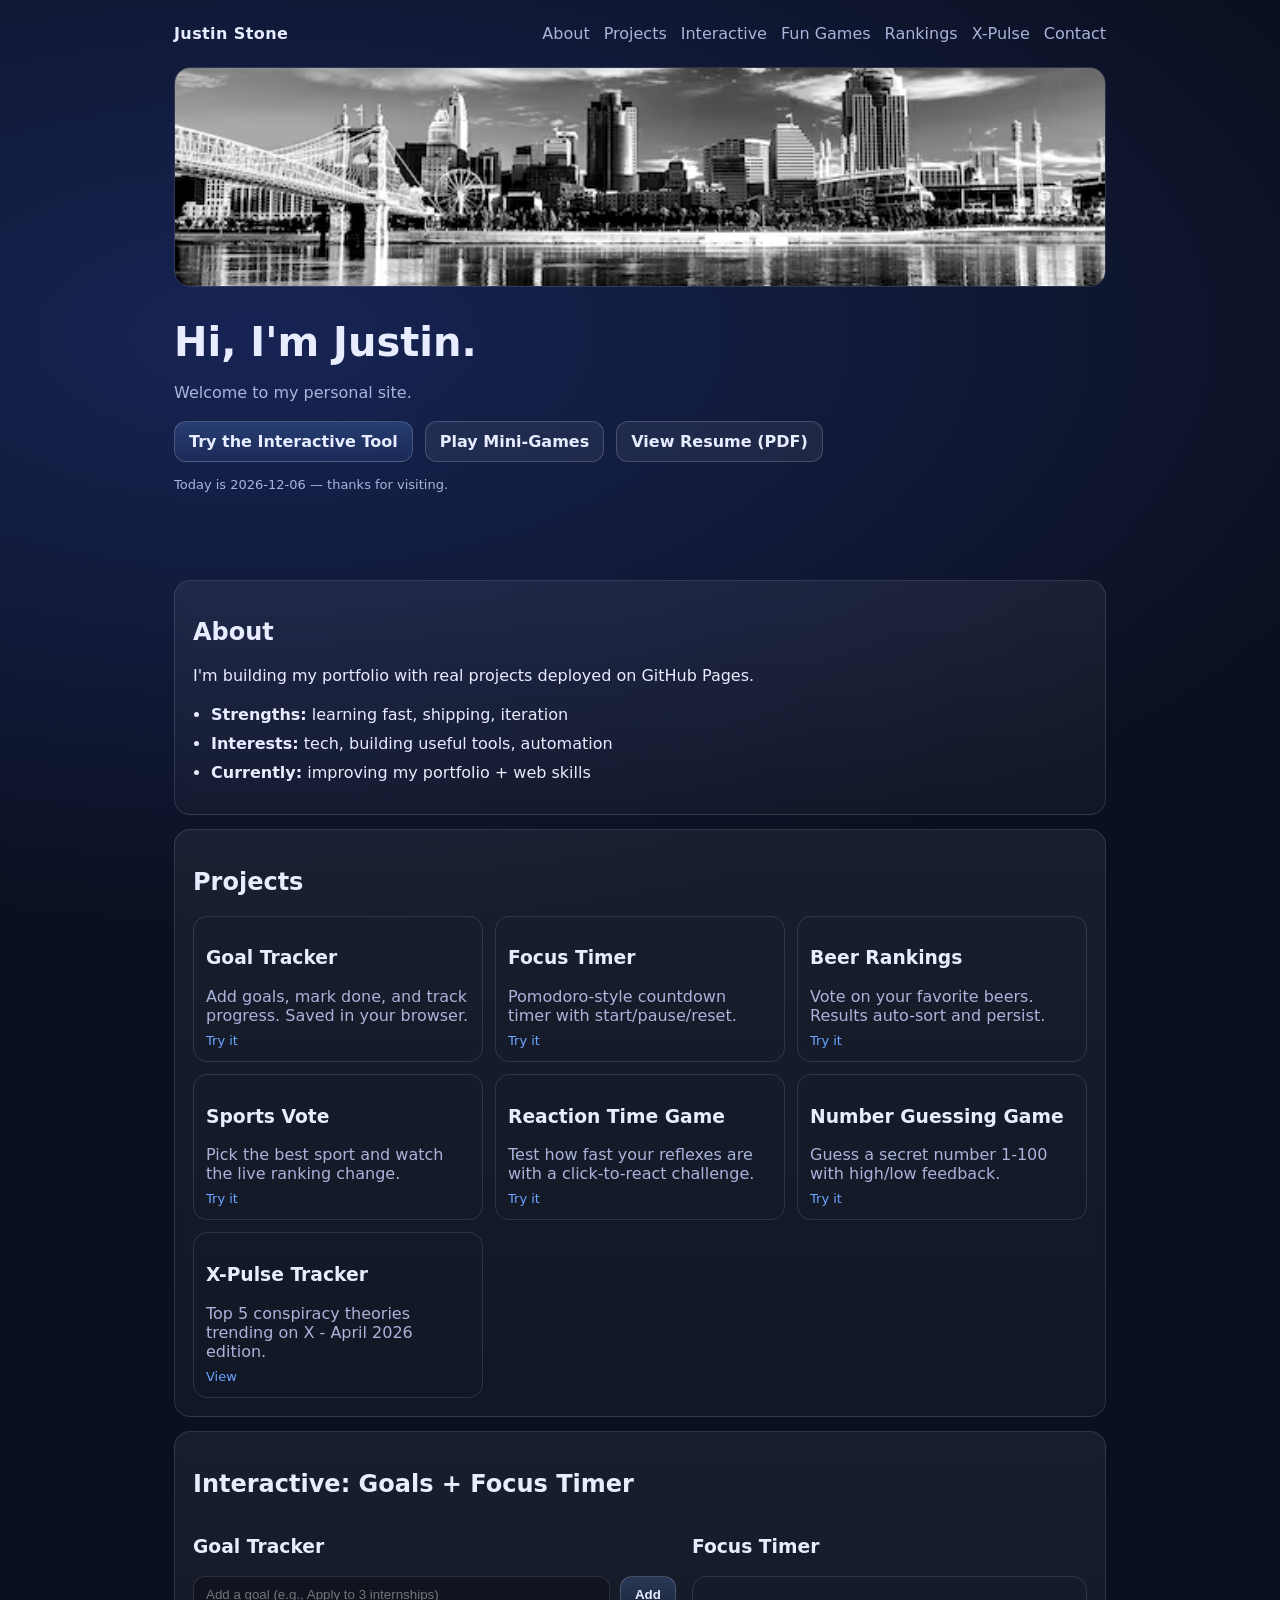
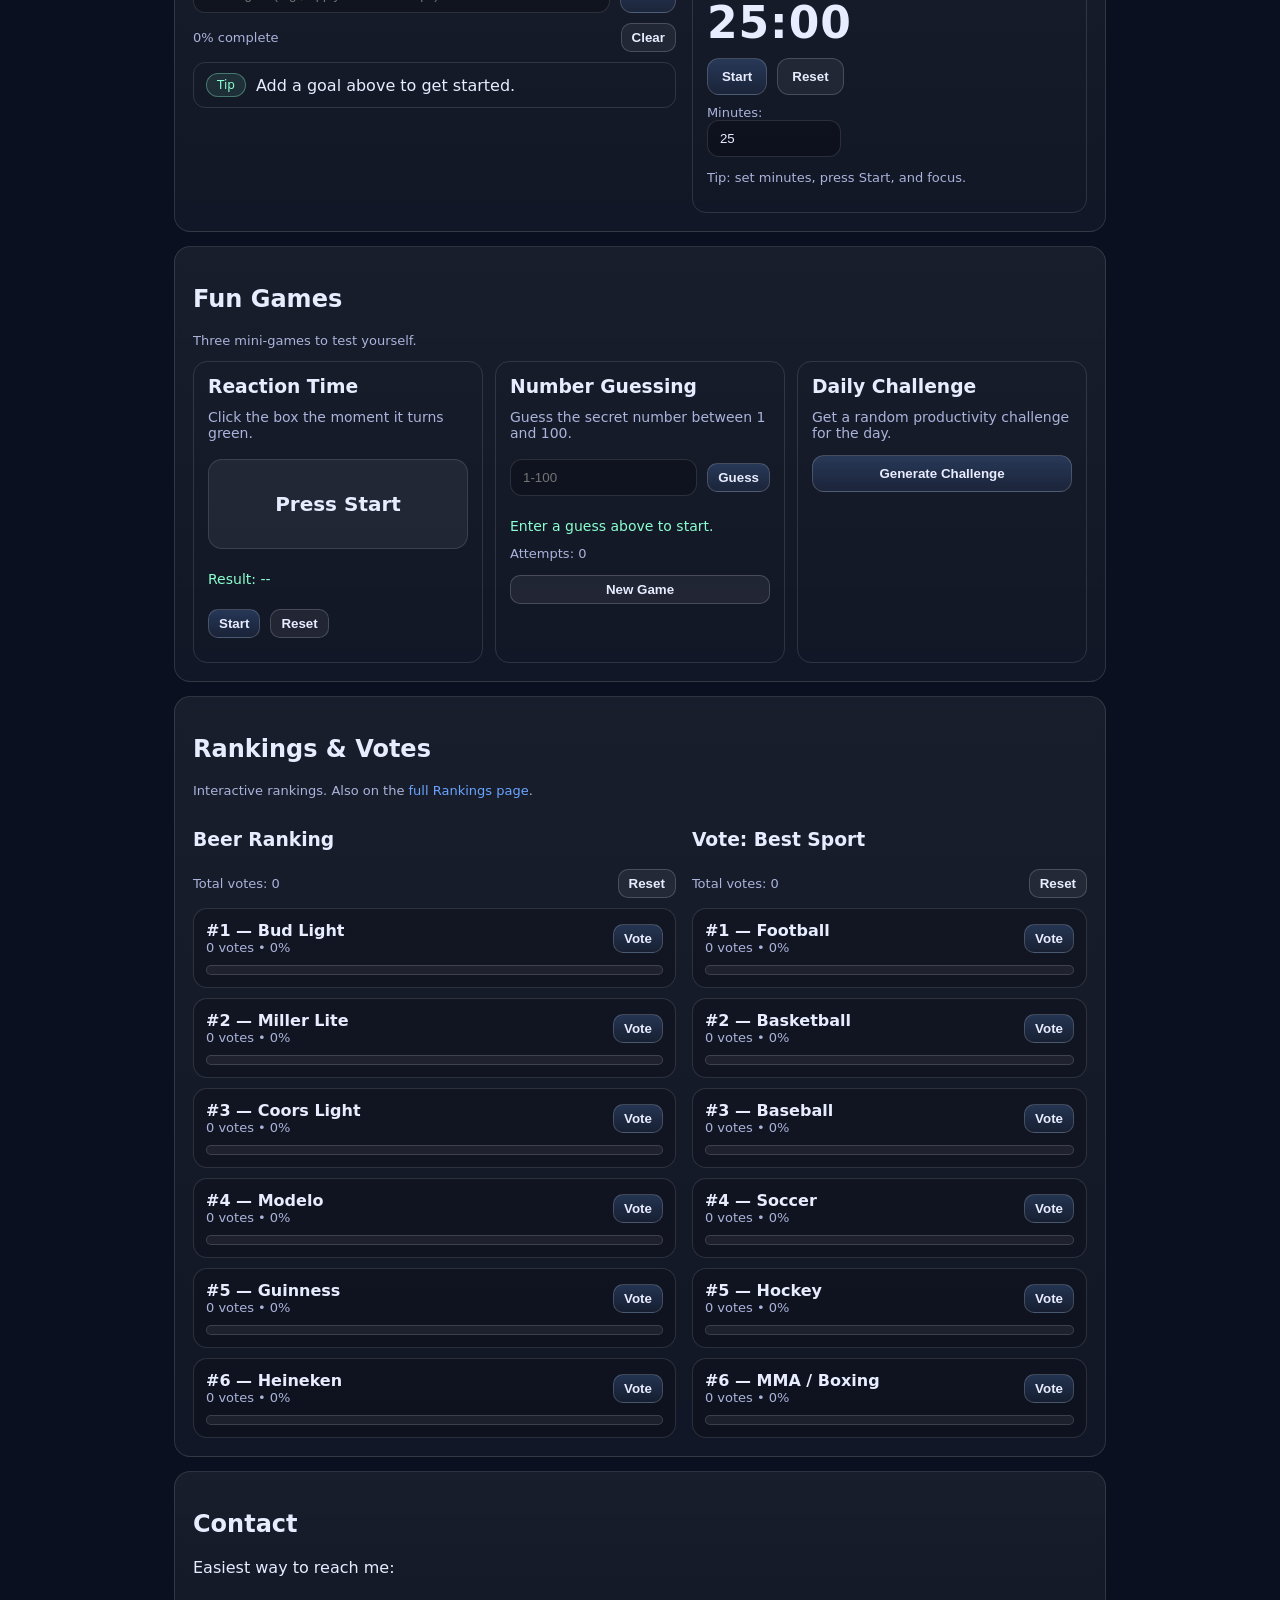
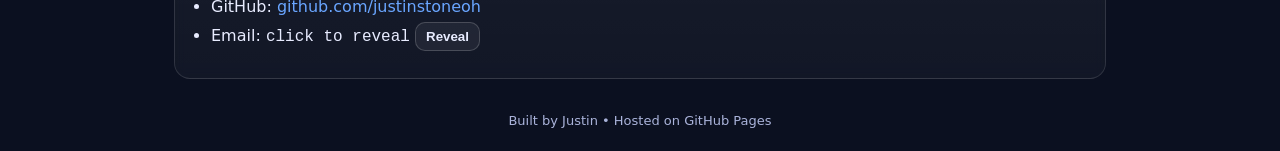
==== commit 1a09054a: "feat: full site overhaul - merge all content, add games/rankings/xpulse Agent-Logs-Url: https://gith" ====
--- a/index.html
+++ b/index.html
@@ -15,25 +15,22 @@
         <a href="#about">About</a>
         <a href="#projects">Projects</a>
         <a href="#tools">Interactive</a>
+        <a href="#games">Fun Games</a>
         <a href="#rankings">Rankings</a>
-        <a href="#xpulse">X-Pulse</a>
+        <a href="./xpulse.html">X-Pulse</a>
         <a href="#contact">Contact</a>
       </div>
     </nav>
 
     <section class="hero">
+      <img class="hero-img" src="./wallpaers.avif" alt="background" />
       <h1>Hi, I'm Justin.</h1>
-      <p>
-        Welcome to my GitHub Pages site. It includes interactive tools, rankings, viral trends,
-        and more — all in one place.
-      </p>
+      <p>Welcome to my personal site.</p>
 
       <div class="hero-actions">
         <a class="button" href="#tools">Try the Interactive Tool</a>
-        <a class="button secondary" href="./Justin%20Stone%20Resume%202026%20(Current).pdf" target="_blank" rel="noreferrer">
-          View Resume (PDF)
-        </a>
-        <a class="button secondary" href="https://www.bengals.com/" target="_blank" rel="noreferrer">Bengals Website</a>
+        <a class="button secondary" href="#games">Play Mini-Games</a>
+        <a class="button secondary" href="./Justin%20Stone%20Resume%202026%20(Current).pdf" target="_blank" rel="noreferrer">View Resume (PDF)</a>
       </div>
 
       <p class="micro" id="todayLine"></p>
@@ -41,14 +38,9 @@
   </header>
 
   <main class="container">
-
-    <!-- About -->
     <section id="about" class="card">
       <h2>About</h2>
-      <p>
-        I'm building skills by shipping real projects. This site is deployed on GitHub Pages and includes
-        interactive features built with HTML/CSS/JS.
-      </p>
+      <p>I'm building my portfolio with real projects deployed on GitHub Pages.</p>
       <ul class="bullets">
         <li><strong>Strengths:</strong> learning fast, shipping, iteration</li>
         <li><strong>Interests:</strong> tech, building useful tools, automation</li>
@@ -56,37 +48,21 @@
       </ul>
     </section>
 
-    <!-- Projects -->
     <section id="projects" class="card">
       <h2>Projects</h2>
       <div class="grid">
-        <article class="project">
-          <h3>Interactive Goal Tracker</h3>
-          <p>Add goals, mark done, and track progress. Saved in your browser.</p>
-        </article>
-        <article class="project">
-          <h3>Focus Timer</h3>
-          <p>Simple Pomodoro-style timer with start/pause/reset.</p>
-        </article>
-        <article class="project">
-          <h3>Beer Rankings &amp; Sports Vote</h3>
-          <p>Upvote your favorites — results auto-sort and save locally.</p>
-        </article>
-        <article class="project">
-          <h3>X-Pulse Tracker</h3>
-          <p>Top trending conspiracy theories on X (formerly Twitter) — April 2026.</p>
-        </article>
-        <article class="project">
-          <h3>Resume Link</h3>
-          <p>One-click resume access (PDF) from the hero section.</p>
-        </article>
+        <article class="project"><h3>Goal Tracker</h3><p>Add goals, mark done, and track progress. Saved in your browser.</p><a href="#tools">Try it</a></article>
+        <article class="project"><h3>Focus Timer</h3><p>Pomodoro-style countdown timer with start/pause/reset.</p><a href="#tools">Try it</a></article>
+        <article class="project"><h3>Beer Rankings</h3><p>Vote on your favorite beers. Results auto-sort and persist.</p><a href="#rankings">Try it</a></article>
+        <article class="project"><h3>Sports Vote</h3><p>Pick the best sport and watch the live ranking change.</p><a href="#rankings">Try it</a></article>
+        <article class="project"><h3>Reaction Time Game</h3><p>Test how fast your reflexes are with a click-to-react challenge.</p><a href="#games">Try it</a></article>
+        <article class="project"><h3>Number Guessing Game</h3><p>Guess a secret number 1-100 with high/low feedback.</p><a href="#games">Try it</a></article>
+        <article class="project"><h3>X-Pulse Tracker</h3><p>Top 5 conspiracy theories trending on X - April 2026 edition.</p><a href="./xpulse.html">View</a></article>
       </div>
     </section>
 
-    <!-- Interactive: Goals + Focus Timer -->
     <section id="tools" class="card">
       <h2>Interactive: Goals + Focus Timer</h2>
-
       <div class="two-col">
         <div>
           <h3>Goal Tracker</h3>
@@ -94,15 +70,12 @@
             <input id="goalInput" type="text" placeholder="Add a goal (e.g., Apply to 3 internships)" maxlength="80" required />
             <button class="button" type="submit">Add</button>
           </form>
-
           <div class="row between">
             <div class="micro" id="progressText">0% complete</div>
             <button class="button secondary small" id="clearGoalsBtn" type="button">Clear</button>
           </div>
-
           <ul id="goalList" class="list"></ul>
         </div>
-
         <div>
           <h3>Focus Timer</h3>
           <div class="timer">
@@ -112,10 +85,7 @@
               <button class="button secondary" id="resetBtn" type="button">Reset</button>
             </div>
             <div class="row">
-              <label class="micro">
-                Minutes:
-                <input id="minutesInput" type="number" min="1" max="180" value="25" />
-              </label>
+              <label class="micro">Minutes: <input id="minutesInput" type="number" min="1" max="180" value="25" /></label>
             </div>
             <p class="micro" id="timerHint">Tip: set minutes, press Start, and focus.</p>
           </div>
@@ -123,57 +93,66 @@
       </div>
     </section>
 
-    <!-- Rankings & Votes -->
+    <section id="games" class="card">
+      <h2>Fun Games</h2>
+      <p class="micro">Three mini-games to test yourself.</p>
+      <div class="grid">
+        <div class="game-card">
+          <h3>Reaction Time</h3>
+          <p>Click the box the moment it turns green.</p>
+          <div class="reaction-box" id="reactionBox">Press Start</div>
+          <div class="game-result" id="reactionResult">Result: --</div>
+          <div class="row">
+            <button class="button small" id="reactionStartBtn" type="button">Start</button>
+            <button class="button secondary small" id="reactionResetBtn" type="button">Reset</button>
+          </div>
+        </div>
+        <div class="game-card">
+          <h3>Number Guessing</h3>
+          <p>Guess the secret number between 1 and 100.</p>
+          <form id="guessForm" class="row">
+            <input id="guessInput" type="number" min="1" max="100" placeholder="1-100" required />
+            <button class="button small" type="submit">Guess</button>
+          </form>
+          <div class="game-result" id="guessFeedback">Enter a guess above to start.</div>
+          <div class="micro" id="guessStats">Attempts: 0</div>
+          <button class="button secondary small" id="newGameBtn" type="button" style="margin-top:6px">New Game</button>
+        </div>
+        <div class="game-card">
+          <h3>Daily Challenge</h3>
+          <p>Get a random productivity challenge for the day.</p>
+          <button class="button" id="challengeBtn" type="button" style="margin-top:6px">Generate Challenge</button>
+          <div class="game-result" id="challengeText" style="margin-top:10px;line-height:1.5"></div>
+        </div>
+      </div>
+    </section>
+
     <section id="rankings" class="card">
       <h2>Rankings &amp; Votes</h2>
-      <p class="micro">Results update instantly and save on your device.</p>
-
+      <p class="micro">Interactive rankings. Also on the <a href="./rankings.html">full Rankings page</a>.</p>
       <div class="two-col">
         <div>
-          <h3 id="beer">Beer Rankings</h3>
-          <p class="micro">Upvote your favorites. The list auto-sorts by score.</p>
-
+          <h3>Beer Ranking</h3>
           <div class="row between">
             <div class="micro" id="beerTotalText">Total votes: 0</div>
             <button class="button secondary small" id="beerResetBtn" type="button">Reset</button>
           </div>
-
           <div id="beerList" class="vote-list"></div>
         </div>
-
         <div>
-          <h3 id="sports">Vote: Best Sport</h3>
-          <p class="micro">Cast votes and see the ranking change live.</p>
-
+          <h3>Vote: Best Sport</h3>
           <div class="row between">
             <div class="micro" id="sportTotalText">Total votes: 0</div>
             <button class="button secondary small" id="sportResetBtn" type="button">Reset</button>
           </div>
-
           <div id="sportList" class="vote-list"></div>
         </div>
       </div>
     </section>
 
-    <!-- X-Pulse Tracker (from index.html67) -->
-    <section id="xpulse" class="card">
-      <h2>&#x1F525; X-Pulse Tracker — Top 5 Conspiracy Theories</h2>
-      <p class="micro">Trending on X (formerly Twitter) — April 2026 Update</p>
-
-      <div id="theory-container" class="xpulse-grid"></div>
-
-      <p class="micro" style="margin-top:16px;">
-        Data compiled based on X metrics, hashtag volume, and 2026 declassification trends.
-        <em>Disclaimer: For educational and entertainment purposes only. These theories are not verified facts.</em>
-      </p>
-    </section>
-
-    <!-- Contact -->
     <section id="contact" class="card">
       <h2>Contact</h2>
-      <p>
-        Easiest way to reach me:
-      </p>
+      <p>Easiest way to reach me:</p>
       <ul class="bullets">
         <li>GitHub: <a href="https://github.com/justinstoneoh" target="_blank" rel="noreferrer">github.com/justinstoneoh</a></li>
         <li>Email: <span class="mono" id="emailText">click to reveal</span> <button class="button secondary small" id="revealEmailBtn" type="button">Reveal</button></li>
@@ -181,10 +160,10 @@
     </section>
 
     <footer class="footer">
-      <span class="micro">Built by Justin • Hosted on GitHub Pages</span>
+      <span class="micro">Built by Justin &bull; Hosted on GitHub Pages</span>
     </footer>
   </main>
 
-  <script src="app.js"></script>
+  <script src="script.js"></script>
 </body>
 </html>
--- a/style.css
+++ b/style.css
@@ -37,6 +37,7 @@
 .grid{display:grid;grid-template-columns:repeat(3,1fr);gap:12px}
 .project{border:1px solid var(--border);border-radius:14px;padding:12px}
 .project p{color:var(--muted);margin:8px 0 0}
+.project a{display:inline-block;margin-top:8px;font-size:13px}
 
 .two-col{display:grid;grid-template-columns:1.1fr .9fr;gap:16px}
 
@@ -65,6 +66,8 @@
 .micro{font-size:13px;color:var(--muted)}
 .mono{font-family:ui-monospace,SFMono-Regular,Menlo,Monaco,Consolas,monospace}
 
+.bullets{padding-left:18px;margin:8px 0;line-height:1.8}
+
 .list{list-style:none;padding:0;margin:10px 0 0}
 .list li{
   display:flex;align-items:center;gap:10px;
@@ -87,8 +90,18 @@
 
 .footer{display:flex;justify-content:center;padding:20px 0 0}
 
-/* ── Vote board (from style.css2) ───────────────────────────────────────── */
+/* ---- Hero Image (from style.css3) ---- */
+.hero-img{
+  width: 100%;
+  height: 220px;
+  object-fit: cover;
+  border-radius: 16px;
+  border: 1px solid var(--border);
+  margin-bottom: 14px;
+  filter: saturate(1.05) contrast(1.05);
+}
 
+/* ---- Vote Board (from style.css2) ---- */
 .vote-list{
   display:flex;
   flex-direction:column;
@@ -130,58 +143,39 @@
   background: linear-gradient(90deg, rgba(106,166,255,.75), rgba(139,255,207,.65));
 }
 
-/* ── Hero image (from style.css3) ───────────────────────────────────────── */
+/* ---- Reaction Time Game ---- */
+.reaction-box {
+  width: 100%;
+  min-height: 90px;
+  border-radius: 14px;
+  border: 1px solid var(--border);
+  background: rgba(255,255,255,.06);
+  display: flex;
+  align-items: center;
+  justify-content: center;
+  font-size: 20px;
+  font-weight: 800;
+  cursor: pointer;
+  user-select: none;
+  transition: background .15s;
+  margin: 10px 0;
+}
+.reaction-box.wait { background: rgba(255,200,0,.18); color: #ffd700; }
+.reaction-box.go { background: rgba(0,220,80,.22); color: #00dc50; cursor: pointer; }
+.reaction-box.too-soon { background: rgba(255,60,60,.18); color: #ff5555; }
 
-.hero-img{
-  width: 100%;
-  height: 220px;
-  object-fit: cover;
-  border-radius: 16px;
-  border: 1px solid var(--border);
-  margin-bottom: 14px;
-  filter: saturate(1.05) contrast(1.05);
-}
-
-/* ── X-Pulse Tracker ────────────────────────────────────────────────────── */
-
-.xpulse-grid{
+/* ---- Game card ---- */
+.game-card{
+  border:1px solid var(--border);
+  border-radius:14px;
+  padding:14px;
   display:flex;
   flex-direction:column;
-  gap:14px;
+  gap:8px;
 }
-
-.xpulse-card{
-  margin:0;
-}
-
-.xpulse-header{
-  display:flex;
-  align-items:center;
-  justify-content:space-between;
-  margin-bottom:10px;
-  flex-wrap:wrap;
-  gap:6px;
-}
-
-.xpulse-rank{
-  background:var(--accent);
-  color:#fff;
-  padding:4px 14px;
-  border-radius:999px;
-  font-weight:700;
-  font-size:0.85rem;
-}
-
-.xpulse-metric{
-  background:rgba(106,166,255,.12);
-  border-radius:8px;
-  padding:8px 12px;
-  font-size:0.85rem;
-  color:var(--accent);
-  margin-top:10px;
-}
-
-/* ── Responsive ─────────────────────────────────────────────────────────── */
+.game-card h3{margin:0 0 4px}
+.game-card p{color:var(--muted);margin:0;font-size:14px}
+.game-result{font-size:14px;color:var(--accent2);margin:4px 0}
 
 @media (max-width: 860px){
   .grid{grid-template-columns:1fr}
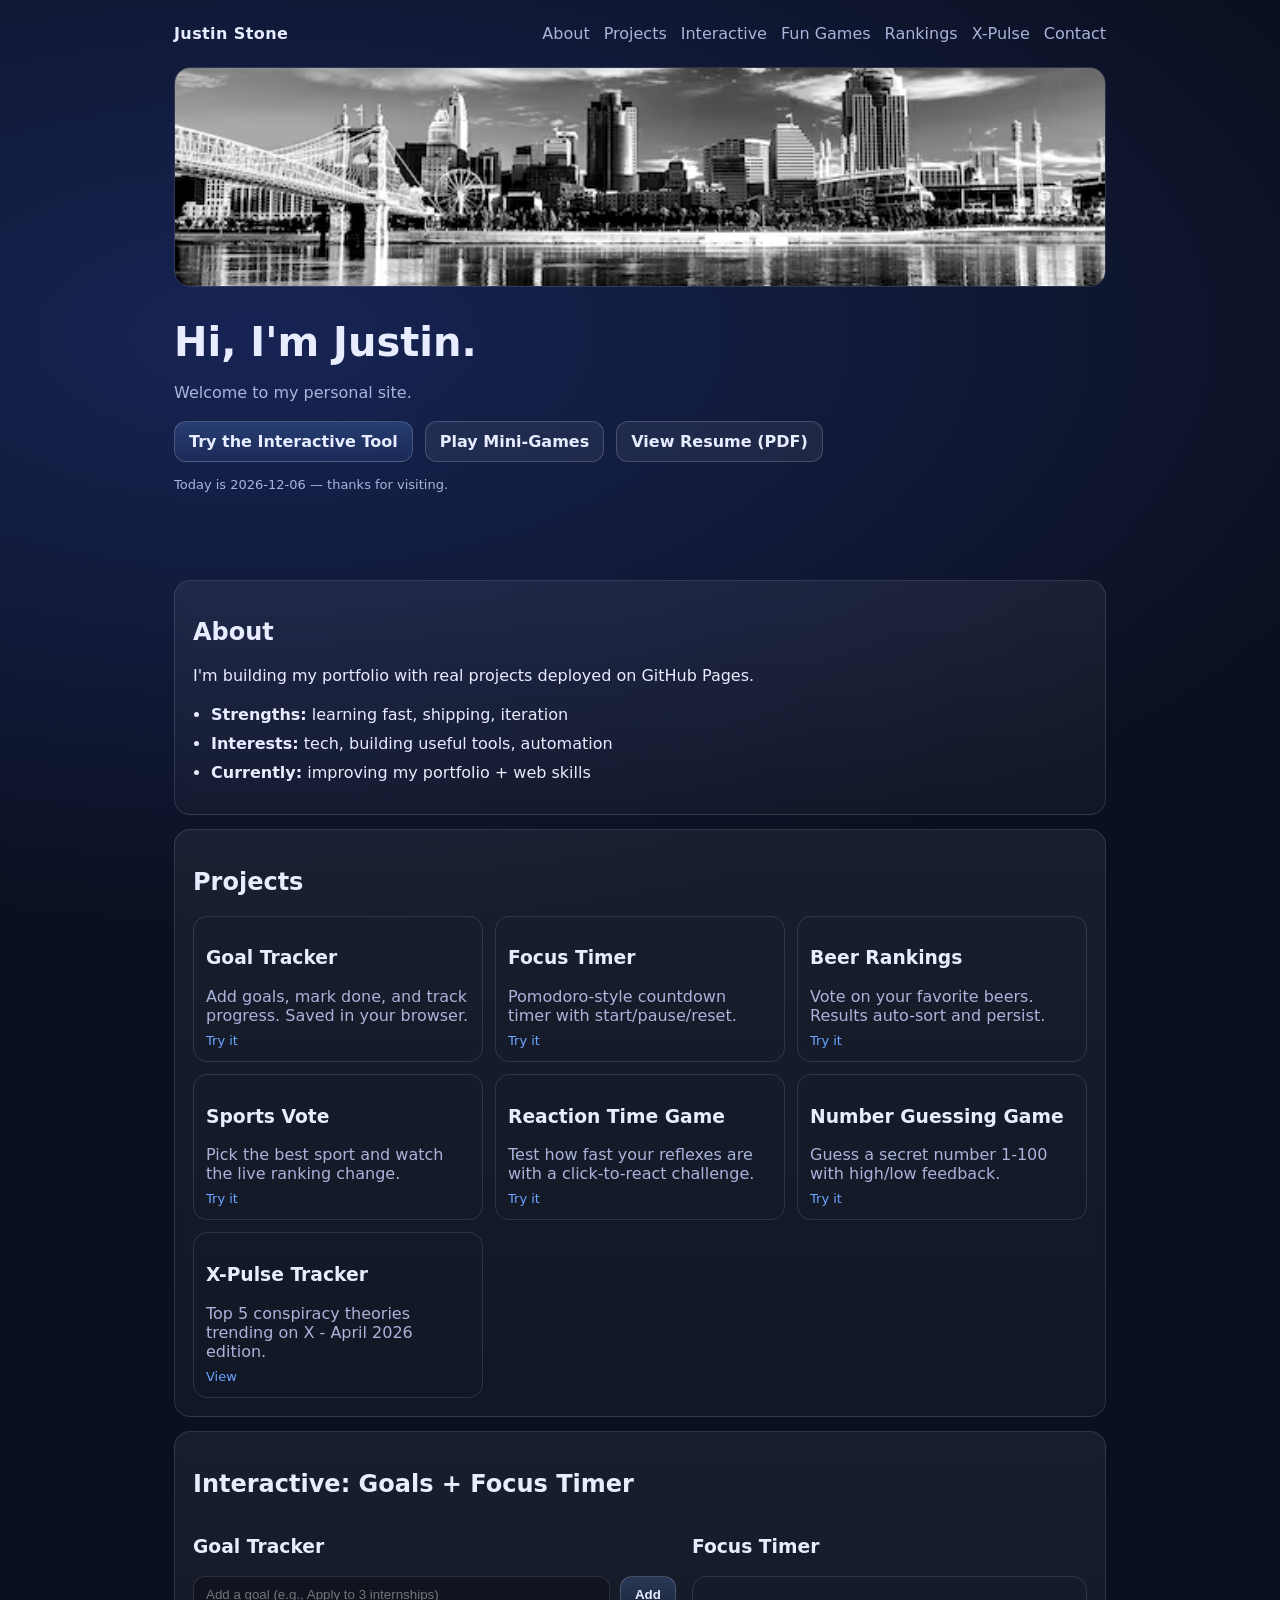
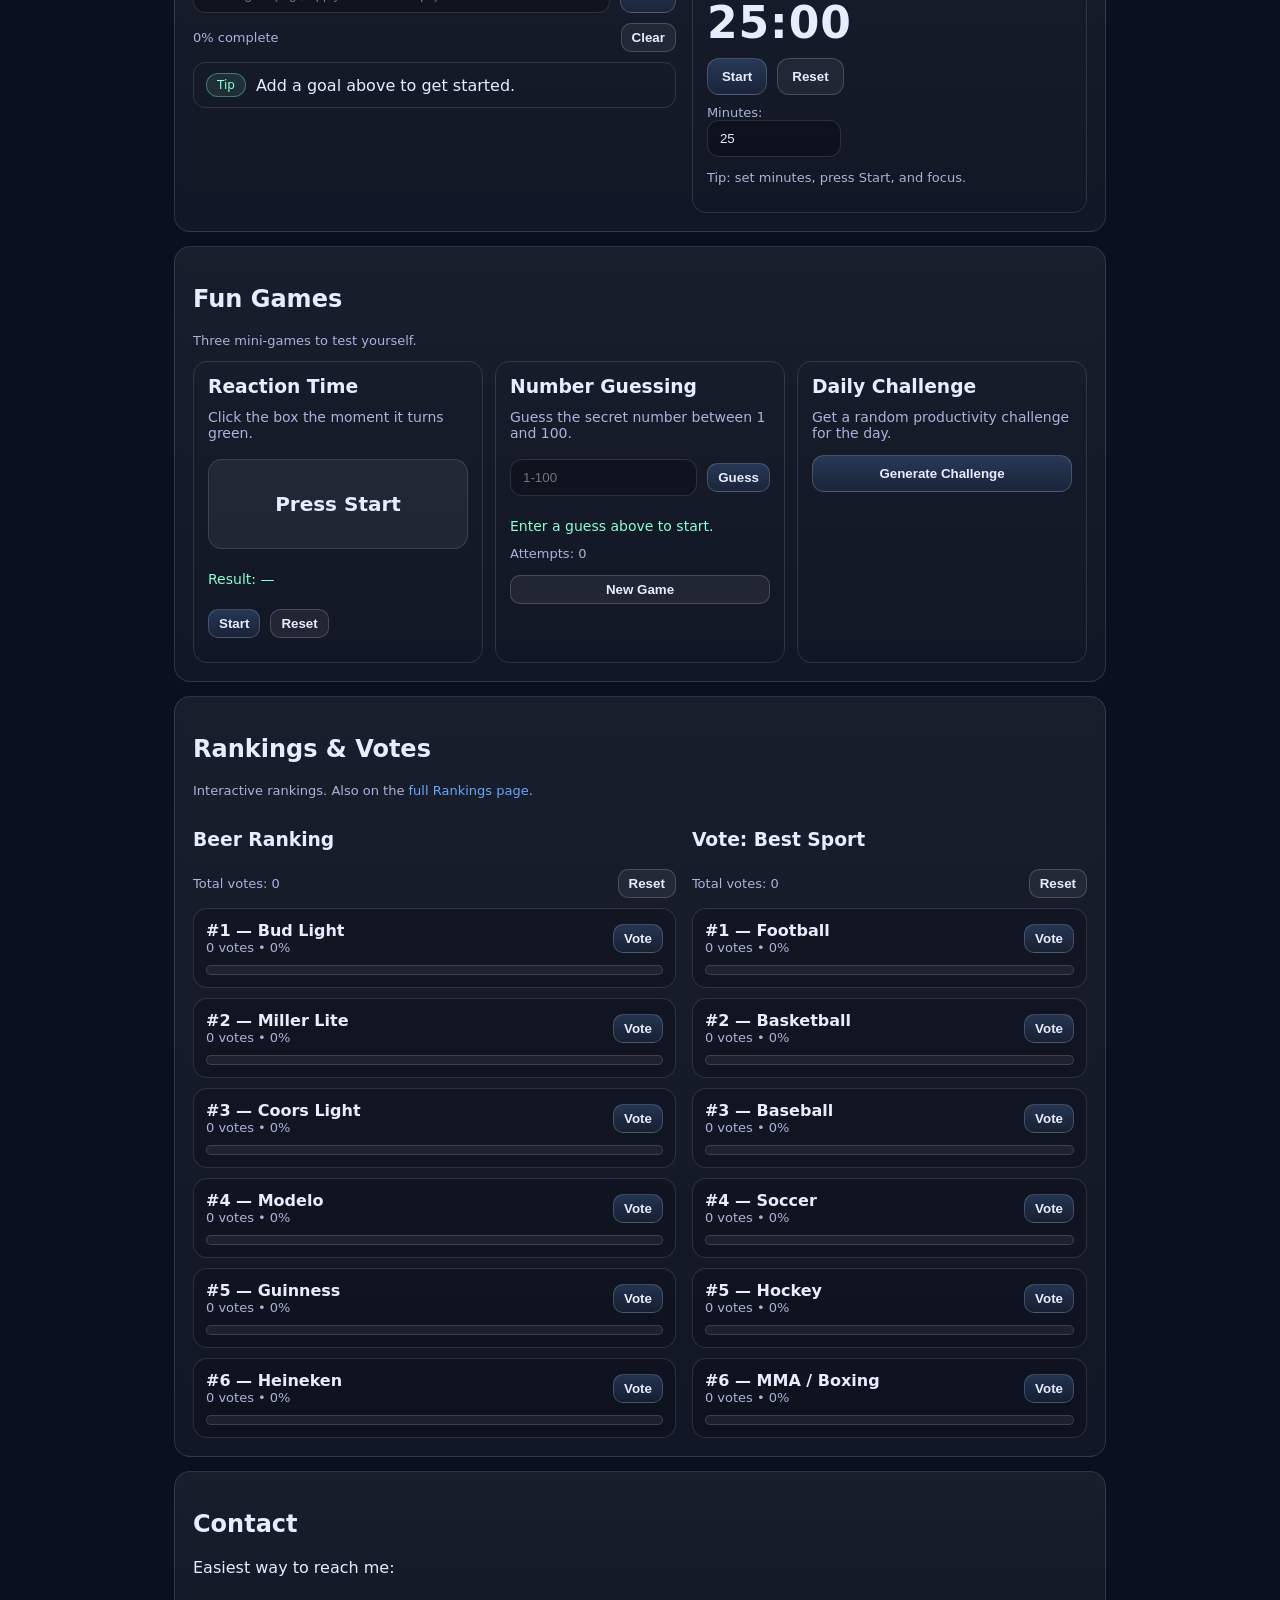
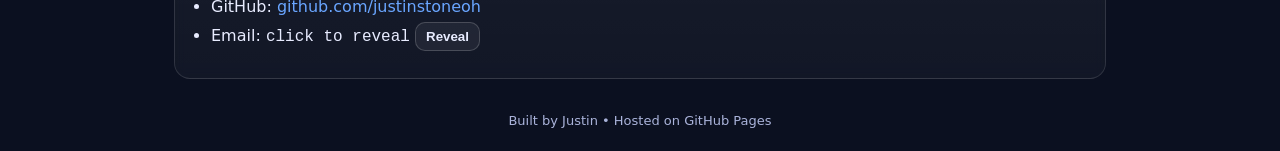
==== commit 941c30b4: "fix: rename wallpaers.avif to wallpapers.avif, fix em-dash, use crypto.getRandomValues for game Agen" ====
--- a/index.html
+++ b/index.html
@@ -23,7 +23,7 @@
     </nav>
 
     <section class="hero">
-      <img class="hero-img" src="./wallpaers.avif" alt="background" />
+      <img class="hero-img" src="./wallpapers.avif" alt="background" />
       <h1>Hi, I'm Justin.</h1>
       <p>Welcome to my personal site.</p>
 
@@ -101,7 +101,7 @@
           <h3>Reaction Time</h3>
           <p>Click the box the moment it turns green.</p>
           <div class="reaction-box" id="reactionBox">Press Start</div>
-          <div class="game-result" id="reactionResult">Result: --</div>
+          <div class="game-result" id="reactionResult">Result: —</div>
           <div class="row">
             <button class="button small" id="reactionStartBtn" type="button">Start</button>
             <button class="button secondary small" id="reactionResetBtn" type="button">Reset</button>
